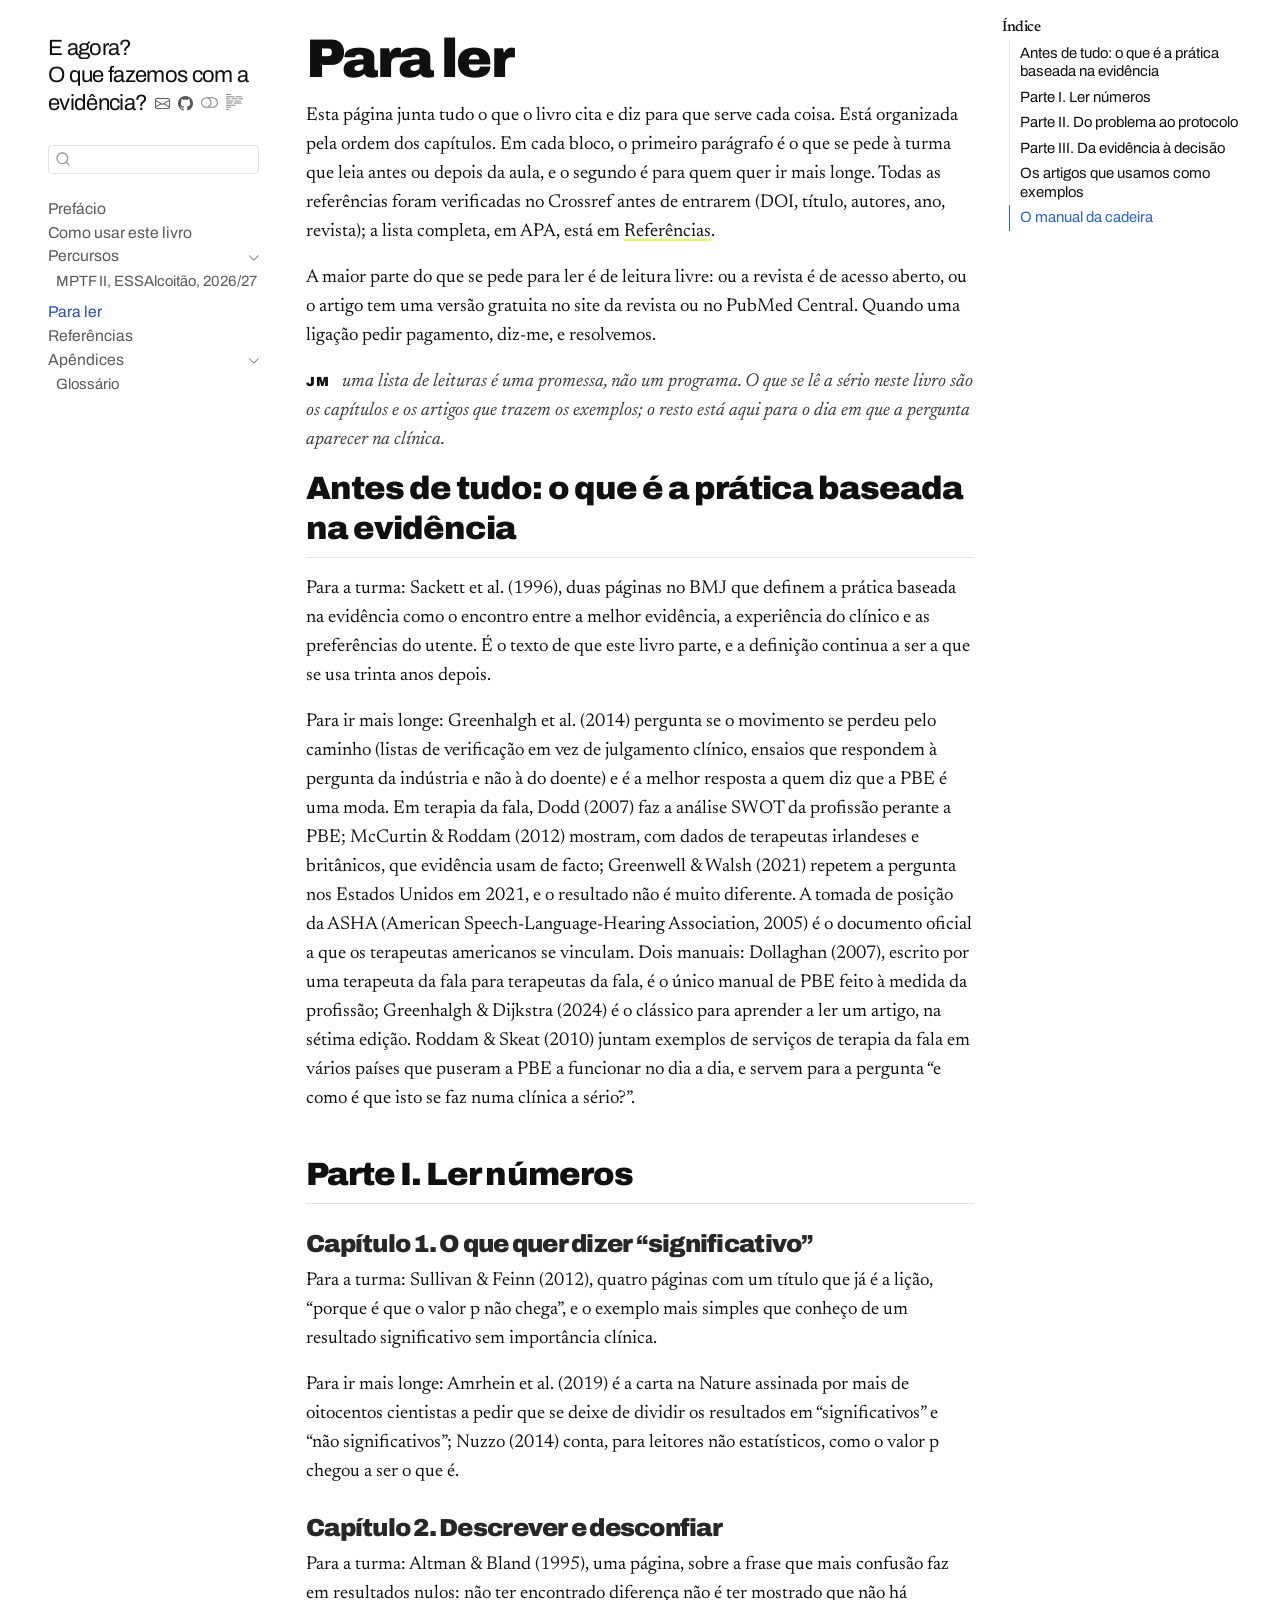
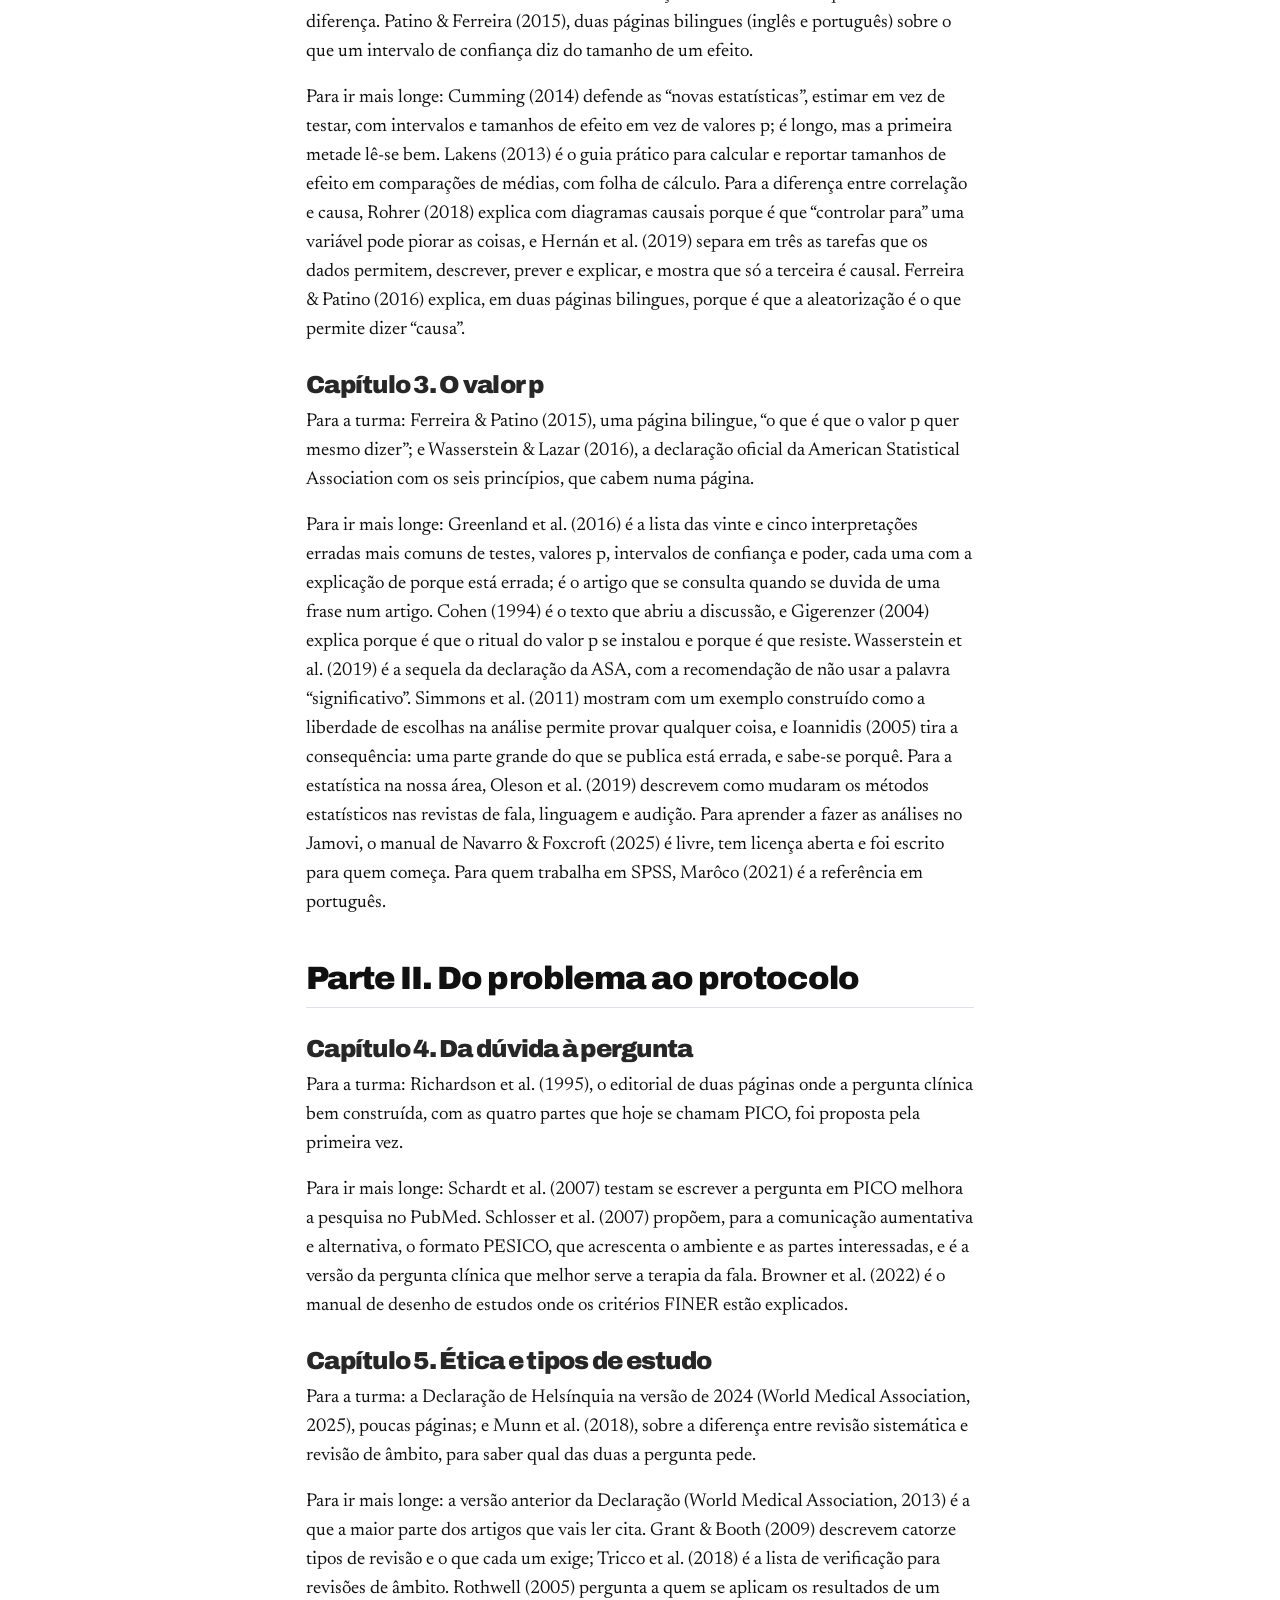
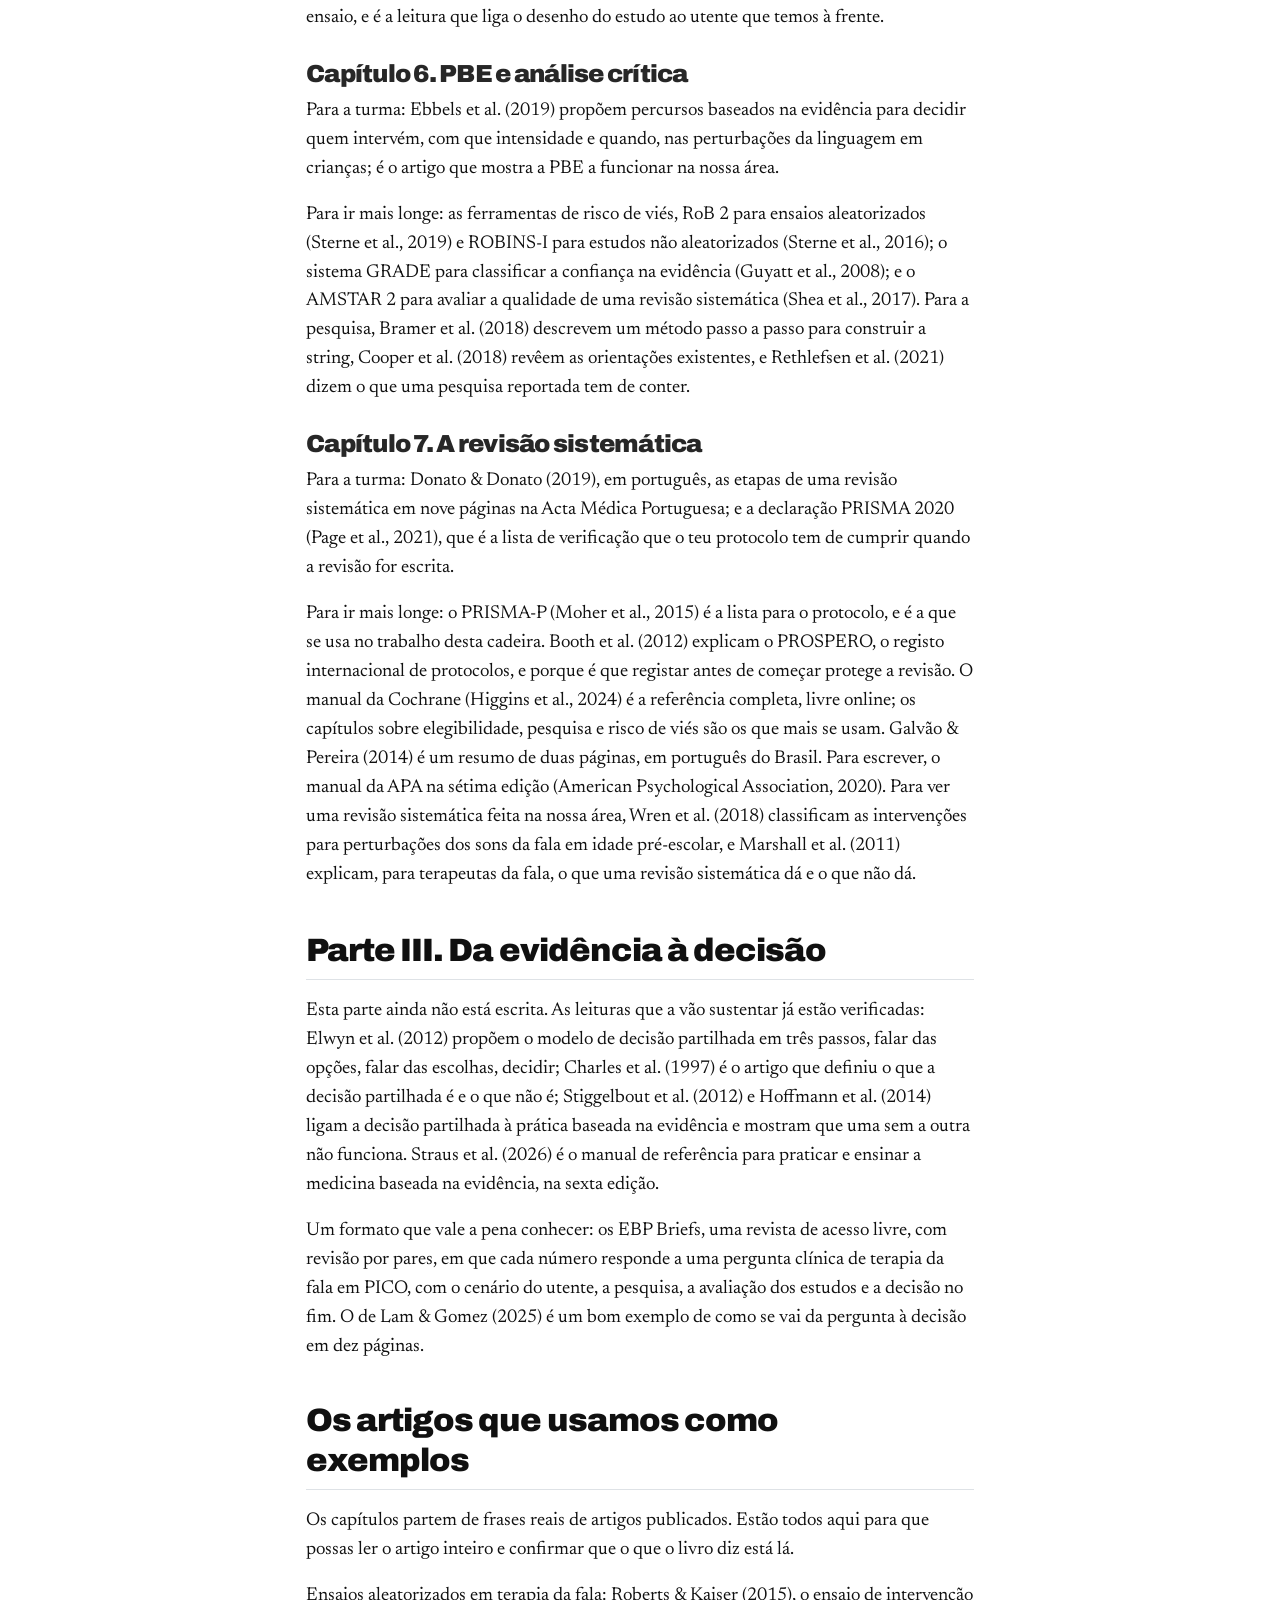
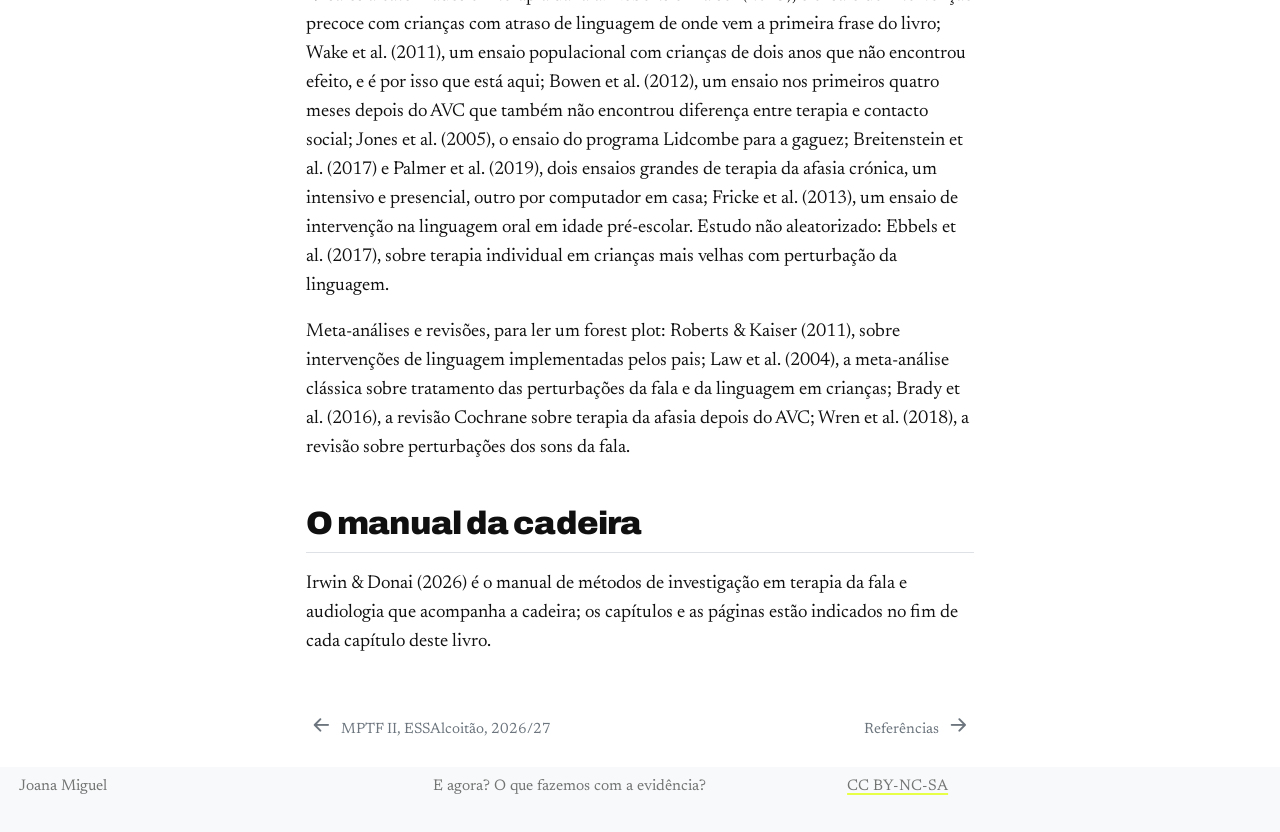
==== bibliografia.html @ a9810cb2 "Built site for gh-pages" ====
<!DOCTYPE html>
<html xmlns="http://www.w3.org/1999/xhtml" lang="pt-PT" xml:lang="pt-PT"><head>

<meta charset="utf-8">
<meta name="generator" content="quarto-1.10.18">

<meta name="viewport" content="width=device-width, initial-scale=1.0, user-scalable=yes">

<meta name="description" content="Prática baseada na evidência, com exemplos de terapia da fala e neurodesenvolvimento. Um livro em construção, de Joana Miguel.">

<title>Para ler – E agora? O que fazemos com a evidência?</title>
<style>
/* Default styles provided by pandoc.
** See https://pandoc.org/MANUAL.html#variables-for-html for config info.
*/
span.smallcaps{font-variant: small-caps;}
div.columns{display: flex; gap: 1.5em;}
div.column{flex: auto;}
@media screen {
div.columns{gap: min(4vw, 1.5em);}
div.column{overflow-x: auto;}
}
div.hanging-indent{margin-left: 1.5em; text-indent: -1.5em;}
ul.task-list{list-style: none;}
ul.task-list li input[type="checkbox"] {
  width: 0.8em;
  margin: 0 0.8em 0.2em -1em; /* quarto-specific, see https://github.com/quarto-dev/quarto-cli/issues/4556 */ 
  vertical-align: middle;
}
/* CSS for citations */
div.csl-bib-body { }
div.csl-entry {
  clear: both;
  margin-bottom: 0em;
}
.hanging-indent div.csl-entry {
  margin-left:2em;
  text-indent:-2em;
}
div.csl-left-margin {
  min-width:2em;
  float:left;
}
div.csl-right-inline {
  margin-left:2em;
  padding-left:1em;
}
div.csl-indent {
  margin-left: 2em;
}</style>


<script src="site_libs/quarto-nav/quarto-nav.js"></script>
<script src="site_libs/quarto-nav/headroom.min.js"></script>
<script src="site_libs/clipboard/clipboard.min.js"></script>
<script src="site_libs/quarto-search/autocomplete.umd.js"></script>
<script src="site_libs/quarto-search/fuse.min.js"></script>
<script src="site_libs/quarto-search/quarto-search.js"></script>
<meta name="quarto:offset" content="./">
<link href="./referencias.html" rel="next">
<link href="./percursos/mptf-ii-2026.html" rel="prev">
<script src="site_libs/quarto-html/quarto.js" type="module"></script>
<script src="site_libs/quarto-html/tabsets/tabsets.js" type="module"></script>
<script src="site_libs/quarto-html/popper.min.js"></script>
<script src="site_libs/quarto-html/tippy.umd.min.js"></script>
<script src="site_libs/quarto-html/anchor.min.js"></script>
<link href="site_libs/quarto-html/tippy.css" rel="stylesheet">
<link href="site_libs/quarto-html/quarto-syntax-highlighting-64a204ab8560d761af7679ceaba22944.css" rel="stylesheet" class="quarto-color-scheme" id="quarto-text-highlighting-styles">
<link href="site_libs/quarto-html/quarto-syntax-highlighting-dark-b85bc7c33db8c58e0ec93c3465666fed.css" rel="stylesheet" class="quarto-color-scheme quarto-color-alternate" id="quarto-text-highlighting-styles">
<link href="site_libs/quarto-html/quarto-syntax-highlighting-64a204ab8560d761af7679ceaba22944.css" rel="stylesheet" class="quarto-color-scheme-extra" id="quarto-text-highlighting-styles">
<script src="site_libs/bootstrap/bootstrap.min.js"></script>
<link href="site_libs/bootstrap/bootstrap-icons.css" rel="stylesheet">
<link href="site_libs/bootstrap/bootstrap-f292d1532fcbb33adb921485701ea2bb.min.css" rel="stylesheet" append-hash="true" class="quarto-color-scheme" id="quarto-bootstrap" data-mode="light">
<link href="site_libs/bootstrap/bootstrap-dark-801b4b3e89f53ee86dc0f10878a083db.min.css" rel="stylesheet" append-hash="true" class="quarto-color-scheme quarto-color-alternate" id="quarto-bootstrap" data-mode="dark">
<link href="site_libs/bootstrap/bootstrap-f292d1532fcbb33adb921485701ea2bb.min.css" rel="stylesheet" append-hash="true" class="quarto-color-scheme-extra" id="quarto-bootstrap" data-mode="light">
<script id="quarto-search-options" type="application/json">{
  "location": "sidebar",
  "copy-button": false,
  "collapse-after": 3,
  "panel-placement": "start",
  "type": "textbox",
  "limit": 50,
  "keyboard-shortcut": [
    "f",
    "/",
    "s"
  ],
  "show-item-context": false,
  "language": {
    "search-no-results-text": "Nenhum resultado",
    "search-matching-documents-text": "documentos correspondentes",
    "search-copy-link-title": "Copiar link para a busca",
    "search-hide-matches-text": "Esconder correspondências adicionais",
    "search-more-match-text": "mais correspondência neste documento",
    "search-more-matches-text": "mais correspondências neste documento",
    "search-clear-button-title": "Limpar",
    "search-text-placeholder": "",
    "search-detached-cancel-button-title": "Cancelar",
    "search-submit-button-title": "Enviar",
    "search-label": "Procurar"
  }
}</script>
<script src="quiz.js"></script>


<link rel="stylesheet" href="style.css">
</head>

<body class="nav-sidebar floating quarto-light"><script id="quarto-html-before-body" type="application/javascript">
    const toggleBodyColorMode = (bsSheetEl) => {
      const mode = bsSheetEl.getAttribute("data-mode");
      const bodyEl = window.document.querySelector("body");
      if (mode === "dark") {
        bodyEl.classList.add("quarto-dark");
        bodyEl.classList.remove("quarto-light");
      } else {
        bodyEl.classList.add("quarto-light");
        bodyEl.classList.remove("quarto-dark");
      }
    }
    const toggleBodyColorPrimary = () => {
      const bsSheetEl = window.document.querySelector("link#quarto-bootstrap:not([rel=disabled-stylesheet])");
      if (bsSheetEl) {
        toggleBodyColorMode(bsSheetEl);
      }
    }
    const setColorSchemeToggle = (alternate) => {
      const toggles = window.document.querySelectorAll('.quarto-color-scheme-toggle');
      for (let i=0; i < toggles.length; i++) {
        const toggle = toggles[i];
        if (toggle) {
          if (alternate) {
            toggle.classList.add("alternate");
          } else {
            toggle.classList.remove("alternate");
          }
        }
      }
    };
    const toggleColorMode = (alternate) => {
      // Switch the stylesheets
      const primaryStylesheets = window.document.querySelectorAll('link.quarto-color-scheme:not(.quarto-color-alternate)');
      const alternateStylesheets = window.document.querySelectorAll('link.quarto-color-scheme.quarto-color-alternate');
      manageTransitions('#quarto-margin-sidebar .nav-link', false);
      if (alternate) {
        // note: dark is layered on light, we don't disable primary!
        enableStylesheet(alternateStylesheets);
        for (const sheetNode of alternateStylesheets) {
          if (sheetNode.id === "quarto-bootstrap") {
            toggleBodyColorMode(sheetNode);
          }
        }
      } else {
        disableStylesheet(alternateStylesheets);
        enableStylesheet(primaryStylesheets)
        toggleBodyColorPrimary();
      }
      manageTransitions('#quarto-margin-sidebar .nav-link', true);
      // Switch the toggles
      setColorSchemeToggle(alternate)
      // Hack to workaround the fact that safari doesn't
      // properly recolor the scrollbar when toggling (#1455)
      if (navigator.userAgent.indexOf('Safari') > 0 && navigator.userAgent.indexOf('Chrome') == -1) {
        manageTransitions("body", false);
        window.scrollTo(0, 1);
        setTimeout(() => {
          window.scrollTo(0, 0);
          manageTransitions("body", true);
        }, 40);
      }
    }
    const disableStylesheet = (stylesheets) => {
      for (let i=0; i < stylesheets.length; i++) {
        const stylesheet = stylesheets[i];
        stylesheet.rel = 'disabled-stylesheet';
      }
    }
    const enableStylesheet = (stylesheets) => {
      for (let i=0; i < stylesheets.length; i++) {
        const stylesheet = stylesheets[i];
        if(stylesheet.rel !== 'stylesheet') { // for Chrome, which will still FOUC without this check
          stylesheet.rel = 'stylesheet';
        }
      }
    }
    const manageTransitions = (selector, allowTransitions) => {
      const els = window.document.querySelectorAll(selector);
      for (let i=0; i < els.length; i++) {
        const el = els[i];
        if (allowTransitions) {
          el.classList.remove('notransition');
        } else {
          el.classList.add('notransition');
        }
      }
    }
    const isFileUrl = () => {
      return window.location.protocol === 'file:';
    }
    const hasAlternateSentinel = () => {
      let styleSentinel = getColorSchemeSentinel();
      if (styleSentinel !== null) {
        return styleSentinel === "alternate";
      } else {
        return false;
      }
    }
    const setStyleSentinel = (alternate) => {
      const value = alternate ? "alternate" : "default";
      if (!isFileUrl()) {
        window.localStorage.setItem("quarto-color-scheme", value);
      } else {
        localAlternateSentinel = value;
      }
    }
    const getColorSchemeSentinel = () => {
      if (!isFileUrl()) {
        const storageValue = window.localStorage.getItem("quarto-color-scheme");
        return storageValue != null ? storageValue : localAlternateSentinel;
      } else {
        return localAlternateSentinel;
      }
    }
    const toggleGiscusIfUsed = (isAlternate, darkModeDefault) => {
      const baseTheme = document.querySelector('#giscus-base-theme')?.value ?? 'light';
      const alternateTheme = document.querySelector('#giscus-alt-theme')?.value ?? 'dark';
      let newTheme = '';
      if(authorPrefersDark) {
        newTheme = isAlternate ? baseTheme : alternateTheme;
      } else {
        newTheme = isAlternate ? alternateTheme : baseTheme;
      }
      const changeGiscusTheme = () => {
        // From: https://github.com/giscus/giscus/issues/336
        const sendMessage = (message) => {
          const iframe = document.querySelector('iframe.giscus-frame');
          if (!iframe) return;
          iframe.contentWindow.postMessage({ giscus: message }, 'https://giscus.app');
        }
        sendMessage({
          setConfig: {
            theme: newTheme
          }
        });
      }
      const isGiscussLoaded = window.document.querySelector('iframe.giscus-frame') !== null;
      if (isGiscussLoaded) {
        changeGiscusTheme();
      }
    };
    const authorPrefersDark = false;
    const darkModeDefault = authorPrefersDark;
      document.querySelector('link#quarto-text-highlighting-styles.quarto-color-scheme-extra').rel = 'disabled-stylesheet';
      document.querySelector('link#quarto-bootstrap.quarto-color-scheme-extra').rel = 'disabled-stylesheet';
    let localAlternateSentinel = darkModeDefault ? 'alternate' : 'default';
    // Dark / light mode switch
    window.quartoToggleColorScheme = () => {
      // Read the current dark / light value
      let toAlternate = !hasAlternateSentinel();
      toggleColorMode(toAlternate);
      setStyleSentinel(toAlternate);
      toggleGiscusIfUsed(toAlternate, darkModeDefault);
      window.dispatchEvent(new Event('resize'));
    };
    // Switch to dark mode if need be
    if (hasAlternateSentinel()) {
      toggleColorMode(true);
    } else {
      toggleColorMode(false);
    }
  </script>

<div id="quarto-search-results"></div>
  <header id="quarto-header" class="headroom fixed-top">
  <nav class="quarto-secondary-nav">
    <div class="container-fluid d-flex">
      <button type="button" class="quarto-btn-toggle btn" data-bs-toggle="collapse" role="button" data-bs-target=".quarto-sidebar-collapse-item" aria-controls="quarto-sidebar" aria-expanded="false" aria-label="Alternar barra lateral" onclick="if (window.quartoToggleHeadroom) { window.quartoToggleHeadroom(); }">
        <i class="bi bi-layout-text-sidebar-reverse"></i>
      </button>
        <nav class="quarto-page-breadcrumbs" aria-label="breadcrumb"><ol class="breadcrumb"><li class="breadcrumb-item"><a href="./bibliografia.html">Para ler</a></li></ol></nav>
        <a class="flex-grow-1" role="navigation" data-bs-toggle="collapse" data-bs-target=".quarto-sidebar-collapse-item" aria-controls="quarto-sidebar" aria-expanded="false" aria-label="Alternar barra lateral" onclick="if (window.quartoToggleHeadroom) { window.quartoToggleHeadroom(); }">      
        </a>
      <button type="button" class="btn quarto-search-button" aria-label="Procurar" onclick="window.quartoOpenSearch();">
        <i class="bi bi-search"></i>
      </button>
    </div>
  </nav>
</header>
<!-- content -->
<div id="quarto-content" class="quarto-container page-columns page-rows-contents page-layout-article">
<!-- sidebar -->
  <nav id="quarto-sidebar" class="sidebar collapse collapse-horizontal quarto-sidebar-collapse-item sidebar-navigation floating overflow-auto">
    <div class="pt-lg-2 mt-2 text-left sidebar-header">
    <div class="sidebar-title mb-0 py-0">
      <a href="./">E agora?<br>O que fazemos com a evidência?</a> 
        <div class="sidebar-tools-main tools-wide">
    <a href="mailto:joana.miguel@caidi.pt" title="" class="quarto-navigation-tool px-1" aria-label=""><i class="bi bi-envelope"></i></a>
    <a href="https://github.com/JoBeaMi/e-agora" title="Código fonte" class="quarto-navigation-tool px-1" aria-label="Código fonte"><i class="bi bi-github"></i></a>
  <a href="" class="quarto-color-scheme-toggle quarto-navigation-tool  px-1" onclick="window.quartoToggleColorScheme(); return false;" title="Alternar modo escuro"><i class="bi"></i></a>
  <a href="" class="quarto-reader-toggle quarto-navigation-tool px-1" onclick="window.quartoToggleReader(); return false;" title="Alternar modo de leitor">
  <div class="quarto-reader-toggle-btn">
  <i class="bi"></i>
  </div>
</a>
</div>
    </div>
      </div>
        <div class="mt-2 flex-shrink-0 align-items-center">
        <div class="sidebar-search">
        <div id="quarto-search" class="" title="Procurar"></div>
        </div>
        </div>
    <div class="sidebar-menu-container"> 
    <ul class="list-unstyled mt-1">
        <li class="sidebar-item">
  <div class="sidebar-item-container"> 
  <a href="./index.html" class="sidebar-item-text sidebar-link">
 <span class="menu-text">Prefácio</span></a>
  </div>
</li>
        <li class="sidebar-item">
  <div class="sidebar-item-container"> 
  <a href="./como-usar.html" class="sidebar-item-text sidebar-link">
 <span class="menu-text">Como usar este livro</span></a>
  </div>
</li>
        <li class="sidebar-item sidebar-item-section">
      <div class="sidebar-item-container"> 
            <a class="sidebar-item-text sidebar-link text-start" data-bs-toggle="collapse" data-bs-target="#quarto-sidebar-section-1" role="navigation" aria-expanded="true">
 <span class="menu-text">Percursos</span></a>
          <a class="sidebar-item-toggle text-start" data-bs-toggle="collapse" data-bs-target="#quarto-sidebar-section-1" role="navigation" aria-expanded="true" aria-label="Alternar seção">
            <i class="bi bi-chevron-right ms-2"></i>
          </a> 
      </div>
      <ul id="quarto-sidebar-section-1" class="collapse list-unstyled sidebar-section depth1 show">  
          <li class="sidebar-item">
  <div class="sidebar-item-container"> 
  <a href="./percursos/mptf-ii-2026.html" class="sidebar-item-text sidebar-link">
 <span class="menu-text">MPTF II, ESSAlcoitão, 2026/27</span></a>
  </div>
</li>
      </ul>
  </li>
        <li class="sidebar-item">
  <div class="sidebar-item-container"> 
  <a href="./bibliografia.html" class="sidebar-item-text sidebar-link active">
 <span class="menu-text">Para ler</span></a>
  </div>
</li>
        <li class="sidebar-item">
  <div class="sidebar-item-container"> 
  <a href="./referencias.html" class="sidebar-item-text sidebar-link">
 <span class="menu-text">Referências</span></a>
  </div>
</li>
        <li class="sidebar-item sidebar-item-section">
      <div class="sidebar-item-container"> 
            <a class="sidebar-item-text sidebar-link text-start" data-bs-toggle="collapse" data-bs-target="#quarto-sidebar-section-2" role="navigation" aria-expanded="true">
 <span class="menu-text">Apêndices</span></a>
          <a class="sidebar-item-toggle text-start" data-bs-toggle="collapse" data-bs-target="#quarto-sidebar-section-2" role="navigation" aria-expanded="true" aria-label="Alternar seção">
            <i class="bi bi-chevron-right ms-2"></i>
          </a> 
      </div>
      <ul id="quarto-sidebar-section-2" class="collapse list-unstyled sidebar-section depth1 show">  
          <li class="sidebar-item">
  <div class="sidebar-item-container"> 
  <a href="./glossario.html" class="sidebar-item-text sidebar-link">
 <span class="menu-text">Glossário</span></a>
  </div>
</li>
      </ul>
  </li>
    </ul>
    </div>
</nav>
<div id="quarto-sidebar-glass" class="quarto-sidebar-collapse-item" data-bs-toggle="collapse" data-bs-target=".quarto-sidebar-collapse-item"></div>
<!-- margin-sidebar -->
    <div id="quarto-margin-sidebar" class="sidebar margin-sidebar">
        <nav id="TOC" role="doc-toc" class="toc-active">
    <h2 id="toc-title">Índice</h2>
   
  <ul>
  <li><a href="#antes-de-tudo-o-que-é-a-prática-baseada-na-evidência" id="toc-antes-de-tudo-o-que-é-a-prática-baseada-na-evidência" class="nav-link active" data-scroll-target="#antes-de-tudo-o-que-é-a-prática-baseada-na-evidência">Antes de tudo: o que é a prática baseada na evidência</a></li>
  <li><a href="#parte-i.-ler-números" id="toc-parte-i.-ler-números" class="nav-link" data-scroll-target="#parte-i.-ler-números">Parte I. Ler números</a>
  <ul class="collapse">
  <li><a href="#capítulo-1.-o-que-quer-dizer-significativo" id="toc-capítulo-1.-o-que-quer-dizer-significativo" class="nav-link" data-scroll-target="#capítulo-1.-o-que-quer-dizer-significativo">Capítulo 1. O que quer dizer “significativo”</a></li>
  <li><a href="#capítulo-2.-descrever-e-desconfiar" id="toc-capítulo-2.-descrever-e-desconfiar" class="nav-link" data-scroll-target="#capítulo-2.-descrever-e-desconfiar">Capítulo 2. Descrever e desconfiar</a></li>
  <li><a href="#capítulo-3.-o-valor-p" id="toc-capítulo-3.-o-valor-p" class="nav-link" data-scroll-target="#capítulo-3.-o-valor-p">Capítulo 3. O valor p</a></li>
  </ul></li>
  <li><a href="#parte-ii.-do-problema-ao-protocolo" id="toc-parte-ii.-do-problema-ao-protocolo" class="nav-link" data-scroll-target="#parte-ii.-do-problema-ao-protocolo">Parte II. Do problema ao protocolo</a>
  <ul class="collapse">
  <li><a href="#capítulo-4.-da-dúvida-à-pergunta" id="toc-capítulo-4.-da-dúvida-à-pergunta" class="nav-link" data-scroll-target="#capítulo-4.-da-dúvida-à-pergunta">Capítulo 4. Da dúvida à pergunta</a></li>
  <li><a href="#capítulo-5.-ética-e-tipos-de-estudo" id="toc-capítulo-5.-ética-e-tipos-de-estudo" class="nav-link" data-scroll-target="#capítulo-5.-ética-e-tipos-de-estudo">Capítulo 5. Ética e tipos de estudo</a></li>
  <li><a href="#capítulo-6.-pbe-e-análise-crítica" id="toc-capítulo-6.-pbe-e-análise-crítica" class="nav-link" data-scroll-target="#capítulo-6.-pbe-e-análise-crítica">Capítulo 6. PBE e análise crítica</a></li>
  <li><a href="#capítulo-7.-a-revisão-sistemática" id="toc-capítulo-7.-a-revisão-sistemática" class="nav-link" data-scroll-target="#capítulo-7.-a-revisão-sistemática">Capítulo 7. A revisão sistemática</a></li>
  </ul></li>
  <li><a href="#parte-iii.-da-evidência-à-decisão" id="toc-parte-iii.-da-evidência-à-decisão" class="nav-link" data-scroll-target="#parte-iii.-da-evidência-à-decisão">Parte III. Da evidência à decisão</a></li>
  <li><a href="#os-artigos-que-usamos-como-exemplos" id="toc-os-artigos-que-usamos-como-exemplos" class="nav-link" data-scroll-target="#os-artigos-que-usamos-como-exemplos">Os artigos que usamos como exemplos</a></li>
  <li><a href="#o-manual-da-cadeira" id="toc-o-manual-da-cadeira" class="nav-link" data-scroll-target="#o-manual-da-cadeira">O manual da cadeira</a></li>
  </ul>
</nav>
    </div>
<!-- main -->
<main class="content" id="quarto-document-content">


<header id="title-block-header" class="quarto-title-block default">
<div class="quarto-title">
<h1 class="title">Para ler</h1>
</div>



<div class="quarto-title-meta">

    
  
    
  </div>
  


</header>


<p>Esta página junta tudo o que o livro cita e diz para que serve cada coisa. Está organizada pela ordem dos capítulos. Em cada bloco, o primeiro parágrafo é o que se pede à turma que leia antes ou depois da aula, e o segundo é para quem quer ir mais longe. Todas as referências foram verificadas no Crossref antes de entrarem (DOI, título, autores, ano, revista); a lista completa, em APA, está em <a href="./referencias.html">Referências</a>.</p>
<p>A maior parte do que se pede para ler é de leitura livre: ou a revista é de acesso aberto, ou o artigo tem uma versão gratuita no site da revista ou no PubMed Central. Quando uma ligação pedir pagamento, diz-me, e resolvemos.</p>
<div class="jm">
<p>uma lista de leituras é uma promessa, não um programa. O que se lê a sério neste livro são os capítulos e os artigos que trazem os exemplos; o resto está aqui para o dia em que a pergunta aparecer na clínica.</p>
</div>
<section id="antes-de-tudo-o-que-é-a-prática-baseada-na-evidência" class="level2">
<h2 class="anchored" data-anchor-id="antes-de-tudo-o-que-é-a-prática-baseada-na-evidência">Antes de tudo: o que é a prática baseada na evidência</h2>
<p>Para a turma: <span class="citation" data-cites="sackett1996">Sackett et al. (<a href="referencias.html#ref-sackett1996" role="doc-biblioref">1996</a>)</span>, duas páginas no BMJ que definem a prática baseada na evidência como o encontro entre a melhor evidência, a experiência do clínico e as preferências do utente. É o texto de que este livro parte, e a definição continua a ser a que se usa trinta anos depois.</p>
<p>Para ir mais longe: <span class="citation" data-cites="greenhalgh2014">Greenhalgh et al. (<a href="referencias.html#ref-greenhalgh2014" role="doc-biblioref">2014</a>)</span> pergunta se o movimento se perdeu pelo caminho (listas de verificação em vez de julgamento clínico, ensaios que respondem à pergunta da indústria e não à do doente) e é a melhor resposta a quem diz que a PBE é uma moda. Em terapia da fala, <span class="citation" data-cites="dodd2007">Dodd (<a href="referencias.html#ref-dodd2007" role="doc-biblioref">2007</a>)</span> faz a análise SWOT da profissão perante a PBE; <span class="citation" data-cites="mccurtin2012">McCurtin &amp; Roddam (<a href="referencias.html#ref-mccurtin2012" role="doc-biblioref">2012</a>)</span> mostram, com dados de terapeutas irlandeses e britânicos, que evidência usam de facto; <span class="citation" data-cites="greenwell2021">Greenwell &amp; Walsh (<a href="referencias.html#ref-greenwell2021" role="doc-biblioref">2021</a>)</span> repetem a pergunta nos Estados Unidos em 2021, e o resultado não é muito diferente. A tomada de posição da ASHA <span class="citation" data-cites="asha2005">(<a href="referencias.html#ref-asha2005" role="doc-biblioref">American Speech-Language-Hearing Association, 2005</a>)</span> é o documento oficial a que os terapeutas americanos se vinculam. Dois manuais: <span class="citation" data-cites="dollaghan2007">Dollaghan (<a href="referencias.html#ref-dollaghan2007" role="doc-biblioref">2007</a>)</span>, escrito por uma terapeuta da fala para terapeutas da fala, é o único manual de PBE feito à medida da profissão; <span class="citation" data-cites="greenhalgh2024">Greenhalgh &amp; Dijkstra (<a href="referencias.html#ref-greenhalgh2024" role="doc-biblioref">2024</a>)</span> é o clássico para aprender a ler um artigo, na sétima edição. <span class="citation" data-cites="roddam2010">Roddam &amp; Skeat (<a href="referencias.html#ref-roddam2010" role="doc-biblioref">2010</a>)</span> juntam exemplos de serviços de terapia da fala em vários países que puseram a PBE a funcionar no dia a dia, e servem para a pergunta “e como é que isto se faz numa clínica a sério?”.</p>
</section>
<section id="parte-i.-ler-números" class="level2">
<h2 class="anchored" data-anchor-id="parte-i.-ler-números">Parte I. Ler números</h2>
<section id="capítulo-1.-o-que-quer-dizer-significativo" class="level3">
<h3 class="anchored" data-anchor-id="capítulo-1.-o-que-quer-dizer-significativo">Capítulo 1. O que quer dizer “significativo”</h3>
<p>Para a turma: <span class="citation" data-cites="sullivan2012">Sullivan &amp; Feinn (<a href="referencias.html#ref-sullivan2012" role="doc-biblioref">2012</a>)</span>, quatro páginas com um título que já é a lição, “porque é que o valor p não chega”, e o exemplo mais simples que conheço de um resultado significativo sem importância clínica.</p>
<p>Para ir mais longe: <span class="citation" data-cites="amrhein2019">Amrhein et al. (<a href="referencias.html#ref-amrhein2019" role="doc-biblioref">2019</a>)</span> é a carta na Nature assinada por mais de oitocentos cientistas a pedir que se deixe de dividir os resultados em “significativos” e “não significativos”; <span class="citation" data-cites="nuzzo2014">Nuzzo (<a href="referencias.html#ref-nuzzo2014" role="doc-biblioref">2014</a>)</span> conta, para leitores não estatísticos, como o valor p chegou a ser o que é.</p>
</section>
<section id="capítulo-2.-descrever-e-desconfiar" class="level3">
<h3 class="anchored" data-anchor-id="capítulo-2.-descrever-e-desconfiar">Capítulo 2. Descrever e desconfiar</h3>
<p>Para a turma: <span class="citation" data-cites="altman1995">Altman &amp; Bland (<a href="referencias.html#ref-altman1995" role="doc-biblioref">1995</a>)</span>, uma página, sobre a frase que mais confusão faz em resultados nulos: não ter encontrado diferença não é ter mostrado que não há diferença. <span class="citation" data-cites="patino2015ic">Patino &amp; Ferreira (<a href="referencias.html#ref-patino2015ic" role="doc-biblioref">2015</a>)</span>, duas páginas bilingues (inglês e português) sobre o que um intervalo de confiança diz do tamanho de um efeito.</p>
<p>Para ir mais longe: <span class="citation" data-cites="cumming2014">Cumming (<a href="referencias.html#ref-cumming2014" role="doc-biblioref">2014</a>)</span> defende as “novas estatísticas”, estimar em vez de testar, com intervalos e tamanhos de efeito em vez de valores p; é longo, mas a primeira metade lê-se bem. <span class="citation" data-cites="lakens2013">Lakens (<a href="referencias.html#ref-lakens2013" role="doc-biblioref">2013</a>)</span> é o guia prático para calcular e reportar tamanhos de efeito em comparações de médias, com folha de cálculo. Para a diferença entre correlação e causa, <span class="citation" data-cites="rohrer2018">Rohrer (<a href="referencias.html#ref-rohrer2018" role="doc-biblioref">2018</a>)</span> explica com diagramas causais porque é que “controlar para” uma variável pode piorar as coisas, e <span class="citation" data-cites="hernan2019">Hernán et al. (<a href="referencias.html#ref-hernan2019" role="doc-biblioref">2019</a>)</span> separa em três as tarefas que os dados permitem, descrever, prever e explicar, e mostra que só a terceira é causal. <span class="citation" data-cites="ferreira2016">Ferreira &amp; Patino (<a href="referencias.html#ref-ferreira2016" role="doc-biblioref">2016</a>)</span> explica, em duas páginas bilingues, porque é que a aleatorização é o que permite dizer “causa”.</p>
</section>
<section id="capítulo-3.-o-valor-p" class="level3">
<h3 class="anchored" data-anchor-id="capítulo-3.-o-valor-p">Capítulo 3. O valor p</h3>
<p>Para a turma: <span class="citation" data-cites="ferreira2015p">Ferreira &amp; Patino (<a href="referencias.html#ref-ferreira2015p" role="doc-biblioref">2015</a>)</span>, uma página bilingue, “o que é que o valor p quer mesmo dizer”; e <span class="citation" data-cites="wasserstein2016">Wasserstein &amp; Lazar (<a href="referencias.html#ref-wasserstein2016" role="doc-biblioref">2016</a>)</span>, a declaração oficial da American Statistical Association com os seis princípios, que cabem numa página.</p>
<p>Para ir mais longe: <span class="citation" data-cites="greenland2016">Greenland et al. (<a href="referencias.html#ref-greenland2016" role="doc-biblioref">2016</a>)</span> é a lista das vinte e cinco interpretações erradas mais comuns de testes, valores p, intervalos de confiança e poder, cada uma com a explicação de porque está errada; é o artigo que se consulta quando se duvida de uma frase num artigo. <span class="citation" data-cites="cohen1994">Cohen (<a href="referencias.html#ref-cohen1994" role="doc-biblioref">1994</a>)</span> é o texto que abriu a discussão, e <span class="citation" data-cites="gigerenzer2004">Gigerenzer (<a href="referencias.html#ref-gigerenzer2004" role="doc-biblioref">2004</a>)</span> explica porque é que o ritual do valor p se instalou e porque é que resiste. <span class="citation" data-cites="wasserstein2019">Wasserstein et al. (<a href="referencias.html#ref-wasserstein2019" role="doc-biblioref">2019</a>)</span> é a sequela da declaração da ASA, com a recomendação de não usar a palavra “significativo”. <span class="citation" data-cites="simmons2011">Simmons et al. (<a href="referencias.html#ref-simmons2011" role="doc-biblioref">2011</a>)</span> mostram com um exemplo construído como a liberdade de escolhas na análise permite provar qualquer coisa, e <span class="citation" data-cites="ioannidis2005">Ioannidis (<a href="referencias.html#ref-ioannidis2005" role="doc-biblioref">2005</a>)</span> tira a consequência: uma parte grande do que se publica está errada, e sabe-se porquê. Para a estatística na nossa área, <span class="citation" data-cites="oleson2019">Oleson et al. (<a href="referencias.html#ref-oleson2019" role="doc-biblioref">2019</a>)</span> descrevem como mudaram os métodos estatísticos nas revistas de fala, linguagem e audição. Para aprender a fazer as análises no Jamovi, o manual de <span class="citation" data-cites="navarro2025">Navarro &amp; Foxcroft (<a href="referencias.html#ref-navarro2025" role="doc-biblioref">2025</a>)</span> é livre, tem licença aberta e foi escrito para quem começa. Para quem trabalha em SPSS, <span class="citation" data-cites="maroco2021">Marôco (<a href="referencias.html#ref-maroco2021" role="doc-biblioref">2021</a>)</span> é a referência em português.</p>
</section>
</section>
<section id="parte-ii.-do-problema-ao-protocolo" class="level2">
<h2 class="anchored" data-anchor-id="parte-ii.-do-problema-ao-protocolo">Parte II. Do problema ao protocolo</h2>
<section id="capítulo-4.-da-dúvida-à-pergunta" class="level3">
<h3 class="anchored" data-anchor-id="capítulo-4.-da-dúvida-à-pergunta">Capítulo 4. Da dúvida à pergunta</h3>
<p>Para a turma: <span class="citation" data-cites="richardson1995">Richardson et al. (<a href="referencias.html#ref-richardson1995" role="doc-biblioref">1995</a>)</span>, o editorial de duas páginas onde a pergunta clínica bem construída, com as quatro partes que hoje se chamam PICO, foi proposta pela primeira vez.</p>
<p>Para ir mais longe: <span class="citation" data-cites="schardt2007">Schardt et al. (<a href="referencias.html#ref-schardt2007" role="doc-biblioref">2007</a>)</span> testam se escrever a pergunta em PICO melhora a pesquisa no PubMed. <span class="citation" data-cites="schlosser2007">Schlosser et al. (<a href="referencias.html#ref-schlosser2007" role="doc-biblioref">2007</a>)</span> propõem, para a comunicação aumentativa e alternativa, o formato PESICO, que acrescenta o ambiente e as partes interessadas, e é a versão da pergunta clínica que melhor serve a terapia da fala. <span class="citation" data-cites="browner2022">Browner et al. (<a href="referencias.html#ref-browner2022" role="doc-biblioref">2022</a>)</span> é o manual de desenho de estudos onde os critérios FINER estão explicados.</p>
</section>
<section id="capítulo-5.-ética-e-tipos-de-estudo" class="level3">
<h3 class="anchored" data-anchor-id="capítulo-5.-ética-e-tipos-de-estudo">Capítulo 5. Ética e tipos de estudo</h3>
<p>Para a turma: a Declaração de Helsínquia na versão de 2024 <span class="citation" data-cites="wma2025">(<a href="referencias.html#ref-wma2025" role="doc-biblioref">World Medical Association, 2025</a>)</span>, poucas páginas; e <span class="citation" data-cites="munn2018">Munn et al. (<a href="referencias.html#ref-munn2018" role="doc-biblioref">2018</a>)</span>, sobre a diferença entre revisão sistemática e revisão de âmbito, para saber qual das duas a pergunta pede.</p>
<p>Para ir mais longe: a versão anterior da Declaração <span class="citation" data-cites="wma2013">(<a href="referencias.html#ref-wma2013" role="doc-biblioref">World Medical Association, 2013</a>)</span> é a que a maior parte dos artigos que vais ler cita. <span class="citation" data-cites="grant2009">Grant &amp; Booth (<a href="referencias.html#ref-grant2009" role="doc-biblioref">2009</a>)</span> descrevem catorze tipos de revisão e o que cada um exige; <span class="citation" data-cites="tricco2018">Tricco et al. (<a href="referencias.html#ref-tricco2018" role="doc-biblioref">2018</a>)</span> é a lista de verificação para revisões de âmbito. <span class="citation" data-cites="rothwell2005">Rothwell (<a href="referencias.html#ref-rothwell2005" role="doc-biblioref">2005</a>)</span> pergunta a quem se aplicam os resultados de um ensaio, e é a leitura que liga o desenho do estudo ao utente que temos à frente.</p>
</section>
<section id="capítulo-6.-pbe-e-análise-crítica" class="level3">
<h3 class="anchored" data-anchor-id="capítulo-6.-pbe-e-análise-crítica">Capítulo 6. PBE e análise crítica</h3>
<p>Para a turma: <span class="citation" data-cites="ebbels2019">Ebbels et al. (<a href="referencias.html#ref-ebbels2019" role="doc-biblioref">2019</a>)</span> propõem percursos baseados na evidência para decidir quem intervém, com que intensidade e quando, nas perturbações da linguagem em crianças; é o artigo que mostra a PBE a funcionar na nossa área.</p>
<p>Para ir mais longe: as ferramentas de risco de viés, RoB 2 para ensaios aleatorizados <span class="citation" data-cites="sterne2019">(<a href="referencias.html#ref-sterne2019" role="doc-biblioref">Sterne et al., 2019</a>)</span> e ROBINS-I para estudos não aleatorizados <span class="citation" data-cites="sterne2016">(<a href="referencias.html#ref-sterne2016" role="doc-biblioref">Sterne et al., 2016</a>)</span>; o sistema GRADE para classificar a confiança na evidência <span class="citation" data-cites="guyatt2008">(<a href="referencias.html#ref-guyatt2008" role="doc-biblioref">Guyatt et al., 2008</a>)</span>; e o AMSTAR 2 para avaliar a qualidade de uma revisão sistemática <span class="citation" data-cites="shea2017">(<a href="referencias.html#ref-shea2017" role="doc-biblioref">Shea et al., 2017</a>)</span>. Para a pesquisa, <span class="citation" data-cites="bramer2018">Bramer et al. (<a href="referencias.html#ref-bramer2018" role="doc-biblioref">2018</a>)</span> descrevem um método passo a passo para construir a string, <span class="citation" data-cites="cooper2018">Cooper et al. (<a href="referencias.html#ref-cooper2018" role="doc-biblioref">2018</a>)</span> revêem as orientações existentes, e <span class="citation" data-cites="rethlefsen2021">Rethlefsen et al. (<a href="referencias.html#ref-rethlefsen2021" role="doc-biblioref">2021</a>)</span> dizem o que uma pesquisa reportada tem de conter.</p>
</section>
<section id="capítulo-7.-a-revisão-sistemática" class="level3">
<h3 class="anchored" data-anchor-id="capítulo-7.-a-revisão-sistemática">Capítulo 7. A revisão sistemática</h3>
<p>Para a turma: <span class="citation" data-cites="donato2019">Donato &amp; Donato (<a href="referencias.html#ref-donato2019" role="doc-biblioref">2019</a>)</span>, em português, as etapas de uma revisão sistemática em nove páginas na Acta Médica Portuguesa; e a declaração PRISMA 2020 <span class="citation" data-cites="page2021prisma">(<a href="referencias.html#ref-page2021prisma" role="doc-biblioref">Page et al., 2021</a>)</span>, que é a lista de verificação que o teu protocolo tem de cumprir quando a revisão for escrita.</p>
<p>Para ir mais longe: o PRISMA-P <span class="citation" data-cites="moher2015prismap">(<a href="referencias.html#ref-moher2015prismap" role="doc-biblioref">Moher et al., 2015</a>)</span> é a lista para o protocolo, e é a que se usa no trabalho desta cadeira. <span class="citation" data-cites="booth2012">Booth et al. (<a href="referencias.html#ref-booth2012" role="doc-biblioref">2012</a>)</span> explicam o PROSPERO, o registo internacional de protocolos, e porque é que registar antes de começar protege a revisão. O manual da Cochrane <span class="citation" data-cites="higgins2024">(<a href="referencias.html#ref-higgins2024" role="doc-biblioref">Higgins et al., 2024</a>)</span> é a referência completa, livre online; os capítulos sobre elegibilidade, pesquisa e risco de viés são os que mais se usam. <span class="citation" data-cites="galvao2014">Galvão &amp; Pereira (<a href="referencias.html#ref-galvao2014" role="doc-biblioref">2014</a>)</span> é um resumo de duas páginas, em português do Brasil. Para escrever, o manual da APA na sétima edição <span class="citation" data-cites="apa2020">(<a href="referencias.html#ref-apa2020" role="doc-biblioref">American Psychological Association, 2020</a>)</span>. Para ver uma revisão sistemática feita na nossa área, <span class="citation" data-cites="wren2018">Wren et al. (<a href="referencias.html#ref-wren2018" role="doc-biblioref">2018</a>)</span> classificam as intervenções para perturbações dos sons da fala em idade pré-escolar, e <span class="citation" data-cites="marshall2011">Marshall et al. (<a href="referencias.html#ref-marshall2011" role="doc-biblioref">2011</a>)</span> explicam, para terapeutas da fala, o que uma revisão sistemática dá e o que não dá.</p>
</section>
</section>
<section id="parte-iii.-da-evidência-à-decisão" class="level2">
<h2 class="anchored" data-anchor-id="parte-iii.-da-evidência-à-decisão">Parte III. Da evidência à decisão</h2>
<p>Esta parte ainda não está escrita. As leituras que a vão sustentar já estão verificadas: <span class="citation" data-cites="elwyn2012">Elwyn et al. (<a href="referencias.html#ref-elwyn2012" role="doc-biblioref">2012</a>)</span> propõem o modelo de decisão partilhada em três passos, falar das opções, falar das escolhas, decidir; <span class="citation" data-cites="charles1997">Charles et al. (<a href="referencias.html#ref-charles1997" role="doc-biblioref">1997</a>)</span> é o artigo que definiu o que a decisão partilhada é e o que não é; <span class="citation" data-cites="stiggelbout2012">Stiggelbout et al. (<a href="referencias.html#ref-stiggelbout2012" role="doc-biblioref">2012</a>)</span> e <span class="citation" data-cites="hoffmann2014">Hoffmann et al. (<a href="referencias.html#ref-hoffmann2014" role="doc-biblioref">2014</a>)</span> ligam a decisão partilhada à prática baseada na evidência e mostram que uma sem a outra não funciona. <span class="citation" data-cites="straus2026">Straus et al. (<a href="referencias.html#ref-straus2026" role="doc-biblioref">2026</a>)</span> é o manual de referência para praticar e ensinar a medicina baseada na evidência, na sexta edição.</p>
<p>Um formato que vale a pena conhecer: os EBP Briefs, uma revista de acesso livre, com revisão por pares, em que cada número responde a uma pergunta clínica de terapia da fala em PICO, com o cenário do utente, a pesquisa, a avaliação dos estudos e a decisão no fim. O de <span class="citation" data-cites="lam2025">Lam &amp; Gomez (<a href="referencias.html#ref-lam2025" role="doc-biblioref">2025</a>)</span> é um bom exemplo de como se vai da pergunta à decisão em dez páginas.</p>
</section>
<section id="os-artigos-que-usamos-como-exemplos" class="level2">
<h2 class="anchored" data-anchor-id="os-artigos-que-usamos-como-exemplos">Os artigos que usamos como exemplos</h2>
<p>Os capítulos partem de frases reais de artigos publicados. Estão todos aqui para que possas ler o artigo inteiro e confirmar que o que o livro diz está lá.</p>
<p>Ensaios aleatorizados em terapia da fala: <span class="citation" data-cites="roberts2015">Roberts &amp; Kaiser (<a href="referencias.html#ref-roberts2015" role="doc-biblioref">2015</a>)</span>, o ensaio de intervenção precoce com crianças com atraso de linguagem de onde vem a primeira frase do livro; <span class="citation" data-cites="wake2011">Wake et al. (<a href="referencias.html#ref-wake2011" role="doc-biblioref">2011</a>)</span>, um ensaio populacional com crianças de dois anos que não encontrou efeito, e é por isso que está aqui; <span class="citation" data-cites="bowen2012">Bowen et al. (<a href="referencias.html#ref-bowen2012" role="doc-biblioref">2012</a>)</span>, um ensaio nos primeiros quatro meses depois do AVC que também não encontrou diferença entre terapia e contacto social; <span class="citation" data-cites="jones2005">Jones et al. (<a href="referencias.html#ref-jones2005" role="doc-biblioref">2005</a>)</span>, o ensaio do programa Lidcombe para a gaguez; <span class="citation" data-cites="breitenstein2017">Breitenstein et al. (<a href="referencias.html#ref-breitenstein2017" role="doc-biblioref">2017</a>)</span> e <span class="citation" data-cites="palmer2019">Palmer et al. (<a href="referencias.html#ref-palmer2019" role="doc-biblioref">2019</a>)</span>, dois ensaios grandes de terapia da afasia crónica, um intensivo e presencial, outro por computador em casa; <span class="citation" data-cites="fricke2013">Fricke et al. (<a href="referencias.html#ref-fricke2013" role="doc-biblioref">2013</a>)</span>, um ensaio de intervenção na linguagem oral em idade pré-escolar. Estudo não aleatorizado: <span class="citation" data-cites="ebbels2017">Ebbels et al. (<a href="referencias.html#ref-ebbels2017" role="doc-biblioref">2017</a>)</span>, sobre terapia individual em crianças mais velhas com perturbação da linguagem.</p>
<p>Meta-análises e revisões, para ler um forest plot: <span class="citation" data-cites="roberts2011">Roberts &amp; Kaiser (<a href="referencias.html#ref-roberts2011" role="doc-biblioref">2011</a>)</span>, sobre intervenções de linguagem implementadas pelos pais; <span class="citation" data-cites="law2004">Law et al. (<a href="referencias.html#ref-law2004" role="doc-biblioref">2004</a>)</span>, a meta-análise clássica sobre tratamento das perturbações da fala e da linguagem em crianças; <span class="citation" data-cites="brady2016">Brady et al. (<a href="referencias.html#ref-brady2016" role="doc-biblioref">2016</a>)</span>, a revisão Cochrane sobre terapia da afasia depois do AVC; <span class="citation" data-cites="wren2018">Wren et al. (<a href="referencias.html#ref-wren2018" role="doc-biblioref">2018</a>)</span>, a revisão sobre perturbações dos sons da fala.</p>
</section>
<section id="o-manual-da-cadeira" class="level2">
<h2 class="anchored" data-anchor-id="o-manual-da-cadeira">O manual da cadeira</h2>
<p><span class="citation" data-cites="irwin2026">Irwin &amp; Donai (<a href="referencias.html#ref-irwin2026" role="doc-biblioref">2026</a>)</span> é o manual de métodos de investigação em terapia da fala e audiologia que acompanha a cadeira; os capítulos e as páginas estão indicados no fim de cada capítulo deste livro.</p>


<div id="refs" class="references csl-bib-body hanging-indent" data-entry-spacing="0" data-line-spacing="2" role="list" style="display: none">
<div id="ref-altman1995" class="csl-entry" role="listitem">
Altman, D. G., &amp; Bland, J. M. (1995). Statistics notes: Absence of evidence is not evidence of absence. <em>BMJ</em>, <em>311</em>(7003), 485. <a href="https://doi.org/10.1136/bmj.311.7003.485">https://doi.org/10.1136/bmj.311.7003.485</a>
</div>
<div id="ref-apa2020" class="csl-entry" role="listitem">
American Psychological Association. (2020). <em>Publication manual of the <span>American Psychological Association</span></em> (7.ª ed.). American Psychological Association. <a href="https://doi.org/10.1037/0000165-000">https://doi.org/10.1037/0000165-000</a>
</div>
<div id="ref-asha2005" class="csl-entry" role="listitem">
American Speech-Language-Hearing Association. (2005). <em>Evidence-based practice in communication disorders [Position statement]</em>. American Speech-Language-Hearing Association. <a href="https://doi.org/10.1044/policy.PS2005-00221">https://doi.org/10.1044/policy.PS2005-00221</a>
</div>
<div id="ref-amrhein2019" class="csl-entry" role="listitem">
Amrhein, V., Greenland, S., &amp; McShane, B. (2019). Scientists rise up against statistical significance. <em>Nature</em>, <em>567</em>(7748), 305–307. <a href="https://doi.org/10.1038/d41586-019-00857-9">https://doi.org/10.1038/d41586-019-00857-9</a>
</div>
<div id="ref-booth2012" class="csl-entry" role="listitem">
Booth, A., Clarke, M., Dooley, G., Ghersi, D., Moher, D., Petticrew, M., &amp; Stewart, L. (2012). The nuts and bolts of <span>PROSPERO</span>: an international prospective register of systematic reviews. <em>Systematic Reviews</em>, <em>1</em>(1), 2. <a href="https://doi.org/10.1186/2046-4053-1-2">https://doi.org/10.1186/2046-4053-1-2</a>
</div>
<div id="ref-bowen2012" class="csl-entry" role="listitem">
Bowen, A., Hesketh, A., Patchick, E., Young, A., Davies, L., Vail, A., Long, A. F., Watkins, C., Wilkinson, M., Pearl, G., Ralph, M. A. L., &amp; Tyrrell, P. (2012). Effectiveness of enhanced communication therapy in the first four months after stroke for aphasia and dysarthria: a randomised controlled trial. <em>BMJ</em>, <em>345</em>, e4407. <a href="https://doi.org/10.1136/bmj.e4407">https://doi.org/10.1136/bmj.e4407</a>
</div>
<div id="ref-brady2016" class="csl-entry" role="listitem">
Brady, M. C., Kelly, H., Godwin, J., Enderby, P., &amp; Campbell, P. (2016). Speech and language therapy for aphasia following stroke. <em>Cochrane Database of Systematic Reviews</em>, <em>2016</em>(6). <a href="https://doi.org/10.1002/14651858.CD000425.pub4">https://doi.org/10.1002/14651858.CD000425.pub4</a>
</div>
<div id="ref-bramer2018" class="csl-entry" role="listitem">
Bramer, W. M., De Jonge, G. B., Rethlefsen, M. L., Mast, F., &amp; Kleijnen, J. (2018). A systematic approach to searching: an efficient and complete method to develop literature searches. <em>Journal of the Medical Library Association</em>, <em>106</em>(4). <a href="https://doi.org/10.5195/jmla.2018.283">https://doi.org/10.5195/jmla.2018.283</a>
</div>
<div id="ref-breitenstein2017" class="csl-entry" role="listitem">
Breitenstein, C., Grewe, T., Flöel, A., Ziegler, W., Springer, L., Martus, P., Huber, W., Willmes, K., Ringelstein, E. B., Haeusler, K. G., Abel, S., Glindemann, R., Domahs, F., Regenbrecht, F., Schlenck, K. J., Thomas, M., Obrig, H., Langen, E. de, Rocker, R., … Bamborschke, S. (2017). Intensive speech and language therapy in patients with chronic aphasia after stroke: a randomised, open-label, blinded-endpoint, controlled trial in a health-care setting. <em>The Lancet</em>, <em>389</em>(10078), 1528–1538. <a href="https://doi.org/10.1016/S0140-6736(17)30067-3">https://doi.org/10.1016/S0140-6736(17)30067-3</a>
</div>
<div id="ref-browner2022" class="csl-entry" role="listitem">
Browner, W. S., Newman, T. B., Cummings, S. R., Grady, D. G., Huang, A. J., Kanaya, A. M., &amp; Pletcher, M. J. (2022). <em>Designing clinical research</em> (5.ª ed.). Wolters Kluwer.
</div>
<div id="ref-charles1997" class="csl-entry" role="listitem">
Charles, C., Gafni, A., &amp; Whelan, T. (1997). Shared decision-making in the medical encounter: What does it mean? (or it takes at least two to tango). <em>Social Science &amp; Medicine</em>, <em>44</em>(5), 681–692. <a href="https://doi.org/10.1016/S0277-9536(96)00221-3">https://doi.org/10.1016/S0277-9536(96)00221-3</a>
</div>
<div id="ref-cohen1994" class="csl-entry" role="listitem">
Cohen, J. (1994). The earth is round (p &lt; .05). <em>American Psychologist</em>, <em>49</em>(12), 997–1003. <a href="https://doi.org/10.1037/0003-066X.49.12.997">https://doi.org/10.1037/0003-066X.49.12.997</a>
</div>
<div id="ref-cooper2018" class="csl-entry" role="listitem">
Cooper, C., Booth, A., Varley-Campbell, J., Britten, N., &amp; Garside, R. (2018). Defining the process to literature searching in systematic reviews: a literature review of guidance and supporting studies. <em>BMC Medical Research Methodology</em>, <em>18</em>(1), 85. <a href="https://doi.org/10.1186/s12874-018-0545-3">https://doi.org/10.1186/s12874-018-0545-3</a>
</div>
<div id="ref-cumming2014" class="csl-entry" role="listitem">
Cumming, G. (2014). The new statistics: Why and how. <em>Psychological Science</em>, <em>25</em>(1), 7–29. <a href="https://doi.org/10.1177/0956797613504966">https://doi.org/10.1177/0956797613504966</a>
</div>
<div id="ref-dodd2007" class="csl-entry" role="listitem">
Dodd, B. (2007). Evidence-based practice and speech-language pathology: Strengths, weaknesses, opportunities and threats. <em>Folia Phoniatrica et Logopaedica</em>, <em>59</em>(3), 118–129. <a href="https://doi.org/10.1159/000101770">https://doi.org/10.1159/000101770</a>
</div>
<div id="ref-dollaghan2007" class="csl-entry" role="listitem">
Dollaghan, C. A. (2007). <em>The handbook for evidence-based practice in communication disorders</em>. Paul H. Brookes.
</div>
<div id="ref-donato2019" class="csl-entry" role="listitem">
Donato, H., &amp; Donato, M. (2019). Etapas na condução de uma revisão sistemática. <em>Acta Médica Portuguesa</em>, <em>32</em>(3), 227–235. <a href="https://doi.org/10.20344/amp.11923">https://doi.org/10.20344/amp.11923</a>
</div>
<div id="ref-ebbels2019" class="csl-entry" role="listitem">
Ebbels, S. H., McCartney, E., Slonims, V., Dockrell, J. E., &amp; Norbury, C. F. (2019). Evidence-based pathways to intervention for children with language disorders. <em>International Journal of Language &amp; Communication Disorders</em>, <em>54</em>(1), 3–19. <a href="https://doi.org/10.1111/1460-6984.12387">https://doi.org/10.1111/1460-6984.12387</a>
</div>
<div id="ref-ebbels2017" class="csl-entry" role="listitem">
Ebbels, S. H., Wright, L., Brockbank, S., Godfrey, C., Harris, C., Leniston, H., Neary, K., Nicoll, H., Nicoll, L., Scott, J., &amp; Marić, N. (2017). Effectiveness of 1:1 speech and language therapy for older children with (developmental) language disorder. <em>International Journal of Language &amp; Communication Disorders</em>, <em>52</em>(4), 528–539. <a href="https://doi.org/10.1111/1460-6984.12297">https://doi.org/10.1111/1460-6984.12297</a>
</div>
<div id="ref-elwyn2012" class="csl-entry" role="listitem">
Elwyn, G., Frosch, D., Thomson, R., Joseph-Williams, N., Lloyd, A., Kinnersley, P., Cording, E., Tomson, D., Dodd, C., Rollnick, S., Edwards, A., &amp; Barry, M. (2012). Shared decision making: A model for clinical practice. <em>Journal of General Internal Medicine</em>, <em>27</em>(10), 1361–1367. <a href="https://doi.org/10.1007/s11606-012-2077-6">https://doi.org/10.1007/s11606-012-2077-6</a>
</div>
<div id="ref-ferreira2015p" class="csl-entry" role="listitem">
Ferreira, J. C., &amp; Patino, C. M. (2015). What does the p value really mean? <em>Jornal Brasileiro de Pneumologia</em>, <em>41</em>(5), 485–485. <a href="https://doi.org/10.1590/S1806-37132015000000215">https://doi.org/10.1590/S1806-37132015000000215</a>
</div>
<div id="ref-ferreira2016" class="csl-entry" role="listitem">
Ferreira, J. C., &amp; Patino, C. M. (2016). Randomization: beyond tossing a coin. <em>Jornal Brasileiro de Pneumologia</em>, <em>42</em>(5), 310. <a href="https://doi.org/10.1590/s1806-37562016000000296">https://doi.org/10.1590/s1806-37562016000000296</a>
</div>
<div id="ref-fricke2013" class="csl-entry" role="listitem">
Fricke, S., Bowyer-Crane, C., Haley, A. J., Hulme, C., &amp; Snowling, M. J. (2013). Efficacy of language intervention in the early years. <em>Journal of Child Psychology and Psychiatry</em>, <em>54</em>(3), 280–290. <a href="https://doi.org/10.1111/jcpp.12010">https://doi.org/10.1111/jcpp.12010</a>
</div>
<div id="ref-galvao2014" class="csl-entry" role="listitem">
Galvão, T. F., &amp; Pereira, M. G. (2014). Revisões sistemáticas da literatura: passos para sua elaboração. <em>Epidemiologia e Serviços de Saúde</em>, <em>23</em>(1), 183–184. <a href="https://doi.org/10.5123/S1679-49742014000100018">https://doi.org/10.5123/S1679-49742014000100018</a>
</div>
<div id="ref-gigerenzer2004" class="csl-entry" role="listitem">
Gigerenzer, G. (2004). Mindless statistics. <em>The Journal of Socio-Economics</em>, <em>33</em>(5), 587–606. <a href="https://doi.org/10.1016/j.socec.2004.09.033">https://doi.org/10.1016/j.socec.2004.09.033</a>
</div>
<div id="ref-grant2009" class="csl-entry" role="listitem">
Grant, M. J., &amp; Booth, A. (2009). A typology of reviews: an analysis of 14 review types and associated methodologies. <em>Health Information &amp; Libraries Journal</em>, <em>26</em>(2), 91–108. <a href="https://doi.org/10.1111/j.1471-1842.2009.00848.x">https://doi.org/10.1111/j.1471-1842.2009.00848.x</a>
</div>
<div id="ref-greenhalgh2014" class="csl-entry" role="listitem">
Greenhalgh, T., Howick, J., Maskrey, N., &amp; Evidence Based Medicine Renaissance Group. (2014). Evidence based medicine: a movement in crisis? <em>BMJ</em>, <em>348</em>, g3725. <a href="https://doi.org/10.1136/bmj.g3725">https://doi.org/10.1136/bmj.g3725</a>
</div>
<div id="ref-greenhalgh2024" class="csl-entry" role="listitem">
Greenhalgh, T., &amp; Dijkstra, P. (2024). <em>How to read a paper: The basics of evidence-based healthcare</em> (7.ª ed.). Wiley-Blackwell. <a href="https://doi.org/10.1002/9781394206933">https://doi.org/10.1002/9781394206933</a>
</div>
<div id="ref-greenland2016" class="csl-entry" role="listitem">
Greenland, S., Senn, S. J., Rothman, K. J., Carlin, J. B., Poole, C., Goodman, S. N., &amp; Altman, D. G. (2016). Statistical tests, P values, confidence intervals, and power: a guide to misinterpretations. <em>European Journal of Epidemiology</em>, <em>31</em>(4), 337–350. <a href="https://doi.org/10.1007/s10654-016-0149-3">https://doi.org/10.1007/s10654-016-0149-3</a>
</div>
<div id="ref-greenwell2021" class="csl-entry" role="listitem">
Greenwell, T., &amp; Walsh, B. (2021). Evidence-based practice in speech-language pathology: Where are we now? <em>American Journal of Speech-Language Pathology</em>, <em>30</em>(1), 186–198. <a href="https://doi.org/10.1044/2020_AJSLP-20-00194">https://doi.org/10.1044/2020_AJSLP-20-00194</a>
</div>
<div id="ref-guyatt2008" class="csl-entry" role="listitem">
Guyatt, G. H., Oxman, A. D., Vist, G. E., Kunz, R., Falck-Ytter, Y., Alonso-Coello, P., &amp; Schünemann, H. J. (2008). <span>GRADE</span>: an emerging consensus on rating quality of evidence and strength of recommendations. <em>BMJ</em>, <em>336</em>(7650), 924–926. <a href="https://doi.org/10.1136/bmj.39489.470347.AD">https://doi.org/10.1136/bmj.39489.470347.AD</a>
</div>
<div id="ref-hernan2019" class="csl-entry" role="listitem">
Hernán, M. A., Hsu, J., &amp; Healy, B. (2019). A second chance to get causal inference right: A classification of data science tasks. <em>CHANCE</em>, <em>32</em>(1), 42–49. <a href="https://doi.org/10.1080/09332480.2019.1579578">https://doi.org/10.1080/09332480.2019.1579578</a>
</div>
<div id="ref-higgins2024" class="csl-entry" role="listitem">
Higgins, J. P. T., Thomas, J., Chandler, J., Cumpston, M., Li, T., Page, M. J., &amp; Welch, V. A. (Eds.). (2024). <em>Cochrane handbook for systematic reviews of interventions</em> (version 6.5 (updated August 2024)). Cochrane. <a href="https://www.cochrane.org/handbook">https://www.cochrane.org/handbook</a>
</div>
<div id="ref-hoffmann2014" class="csl-entry" role="listitem">
Hoffmann, T. C., Montori, V. M., &amp; Del Mar, C. (2014). The connection between evidence-based medicine and shared decision making. <em>JAMA</em>, <em>312</em>(13), 1295. <a href="https://doi.org/10.1001/jama.2014.10186">https://doi.org/10.1001/jama.2014.10186</a>
</div>
<div id="ref-ioannidis2005" class="csl-entry" role="listitem">
Ioannidis, J. P. A. (2005). Why most published research findings are false. <em>PLoS Medicine</em>, <em>2</em>(8), e124. <a href="https://doi.org/10.1371/journal.pmed.0020124">https://doi.org/10.1371/journal.pmed.0020124</a>
</div>
<div id="ref-irwin2026" class="csl-entry" role="listitem">
Irwin, D. L., &amp; Donai, J. J. (2026). <em>Clinical research methods in speech-language pathology and audiology</em> (4.ª ed.). Plural Publishing.
</div>
<div id="ref-jones2005" class="csl-entry" role="listitem">
Jones, M., Onslow, M., Packman, A., Williams, S., Ormond, T., Schwarz, I., &amp; Gebski, V. (2005). Randomised controlled trial of the Lidcombe programme of early stuttering intervention. <em>BMJ</em>, <em>331</em>(7518), 659. <a href="https://doi.org/10.1136/bmj.38520.451840.E0">https://doi.org/10.1136/bmj.38520.451840.E0</a>
</div>
<div id="ref-lakens2013" class="csl-entry" role="listitem">
Lakens, D. (2013). Calculating and reporting effect sizes to facilitate cumulative science: a practical primer for t-tests and <span>ANOVAs</span>. <em>Frontiers in Psychology</em>, <em>4</em>. <a href="https://doi.org/10.3389/fpsyg.2013.00863">https://doi.org/10.3389/fpsyg.2013.00863</a>
</div>
<div id="ref-lam2025" class="csl-entry" role="listitem">
Lam, J. H. Y., &amp; Gomez, M. L. (2025). Effects of reading strategy intervention on math word problems in bilingual school-age students with math difficulties. <em>EBP Briefs</em>, <em>16</em>(6), 1–10. <a href="https://www.pearsonassessments.com/content/dam/school/global/clinical/us/assets/ebp-briefs/ebp-v16a6.pdf">https://www.pearsonassessments.com/content/dam/school/global/clinical/us/assets/ebp-briefs/ebp-v16a6.pdf</a>
</div>
<div id="ref-law2004" class="csl-entry" role="listitem">
Law, J., Garrett, Z., &amp; Nye, C. (2004). The efficacy of treatment for children with developmental speech and language delay/disorder: A meta-analysis. <em>Journal of Speech, Language, and Hearing Research</em>, <em>47</em>(4), 924–943. <a href="https://doi.org/10.1044/1092-4388(2004/069)">https://doi.org/10.1044/1092-4388(2004/069)</a>
</div>
<div id="ref-maroco2021" class="csl-entry" role="listitem">
Marôco, J. (2021). <em>Análise estatística com o <span>SPSS</span> Statistics</em> (8.ª ed.). ReportNumber.
</div>
<div id="ref-marshall2011" class="csl-entry" role="listitem">
Marshall, J., Goldbart, J., Pickstone, C., &amp; Roulstone, S. (2011). Application of systematic reviews in speech-and-language therapy. <em>International Journal of Language &amp; Communication Disorders</em>, <em>46</em>(3), 261–272. <a href="https://doi.org/10.3109/13682822.2010.497530">https://doi.org/10.3109/13682822.2010.497530</a>
</div>
<div id="ref-mccurtin2012" class="csl-entry" role="listitem">
McCurtin, A., &amp; Roddam, H. (2012). Evidence-based practice: <span>SLTs</span> under siege or opportunity for growth? The use and nature of research evidence in the profession. <em>International Journal of Language &amp; Communication Disorders</em>, <em>47</em>(1), 11–26. <a href="https://doi.org/10.1111/j.1460-6984.2011.00074.x">https://doi.org/10.1111/j.1460-6984.2011.00074.x</a>
</div>
<div id="ref-moher2015prismap" class="csl-entry" role="listitem">
Moher, D., Shamseer, L., Clarke, M., Ghersi, D., Liberati, A., Petticrew, M., Shekelle, P., &amp; Stewart, L. A. (2015). Preferred reporting items for systematic review and meta-analysis protocols (<span>PRISMA-P</span>) 2015 statement. <em>Systematic Reviews</em>, <em>4</em>(1), 1. <a href="https://doi.org/10.1186/2046-4053-4-1">https://doi.org/10.1186/2046-4053-4-1</a>
</div>
<div id="ref-munn2018" class="csl-entry" role="listitem">
Munn, Z., Peters, M. D. J., Stern, C., Tufanaru, C., McArthur, A., &amp; Aromataris, E. (2018). Systematic review or scoping review? Guidance for authors when choosing between a systematic or scoping review approach. <em>BMC Medical Research Methodology</em>, <em>18</em>(1), 143. <a href="https://doi.org/10.1186/s12874-018-0611-x">https://doi.org/10.1186/s12874-018-0611-x</a>
</div>
<div id="ref-navarro2025" class="csl-entry" role="listitem">
Navarro, D. J., &amp; Foxcroft, D. R. (2025). <em>Learning statistics with jamovi: A tutorial for beginners in statistical analysis</em>. Open Book Publishers. <a href="https://doi.org/10.11647/OBP.0333">https://doi.org/10.11647/OBP.0333</a>
</div>
<div id="ref-nuzzo2014" class="csl-entry" role="listitem">
Nuzzo, R. (2014). Scientific method: Statistical errors. <em>Nature</em>, <em>506</em>(7487), 150–152. <a href="https://doi.org/10.1038/506150a">https://doi.org/10.1038/506150a</a>
</div>
<div id="ref-oleson2019" class="csl-entry" role="listitem">
Oleson, J. J., Brown, G. D., &amp; McCreery, R. (2019). The evolution of statistical methods in speech, language, and hearing sciences. <em>Journal of Speech, Language, and Hearing Research</em>, <em>62</em>(3), 498–506. <a href="https://doi.org/10.1044/2018_JSLHR-H-ASTM-18-0378">https://doi.org/10.1044/2018_JSLHR-H-ASTM-18-0378</a>
</div>
<div id="ref-page2021prisma" class="csl-entry" role="listitem">
Page, M. J., McKenzie, J. E., Bossuyt, P. M., Boutron, I., Hoffmann, T. C., Mulrow, C. D., Shamseer, L., Tetzlaff, J. M., Akl, E. A., Brennan, S. E., Chou, R., Glanville, J., Grimshaw, J. M., Hróbjartsson, A., Lalu, M. M., Li, T., Loder, E. W., Mayo-Wilson, E., McDonald, S., … Moher, D. (2021). The <span>PRISMA</span> 2020 statement: An updated guideline for reporting systematic reviews. <em>BMJ</em>, <em>372</em>, n71. <a href="https://doi.org/10.1136/bmj.n71">https://doi.org/10.1136/bmj.n71</a>
</div>
<div id="ref-palmer2019" class="csl-entry" role="listitem">
Palmer, R., Dimairo, M., Cooper, C., Enderby, P., Brady, M., Bowen, A., Latimer, N., Julious, S., Cross, E., Alshreef, A., Harrison, M., Bradley, E., Witts, H., &amp; Chater, T. (2019). Self-managed, computerised speech and language therapy for patients with chronic aphasia post-stroke compared with usual care or attention control (Big <span>CACTUS</span>): a multicentre, single-blinded, randomised controlled trial. <em>The Lancet Neurology</em>, <em>18</em>(9), 821–833. <a href="https://doi.org/10.1016/S1474-4422(19)30192-9">https://doi.org/10.1016/S1474-4422(19)30192-9</a>
</div>
<div id="ref-patino2015ic" class="csl-entry" role="listitem">
Patino, C. M., &amp; Ferreira, J. C. (2015). Confidence intervals: a useful statistical tool to estimate effect sizes in the real world. <em>Jornal Brasileiro de Pneumologia</em>, <em>41</em>(6), 565–566. <a href="https://doi.org/10.1590/S1806-37562015000000314">https://doi.org/10.1590/S1806-37562015000000314</a>
</div>
<div id="ref-rethlefsen2021" class="csl-entry" role="listitem">
Rethlefsen, M. L., Kirtley, S., Waffenschmidt, S., Ayala, A. P., Moher, D., Page, M. J., Koffel, J. B., Blunt, H., Brigham, T., Chang, S., Clark, J., Conway, A., Couban, R., Kock, S. de, Farrah, K., Fehrmann, P., Foster, M., Fowler, S. A., Glanville, J., … Young, S. (2021). <span>PRISMA-S</span>: An extension to the <span>PRISMA</span> statement for reporting literature searches in systematic reviews. <em>Systematic Reviews</em>, <em>10</em>(1), 39. <a href="https://doi.org/10.1186/s13643-020-01542-z">https://doi.org/10.1186/s13643-020-01542-z</a>
</div>
<div id="ref-richardson1995" class="csl-entry" role="listitem">
Richardson, W. S., Wilson, M. C., Nishikawa, J., &amp; Hayward, R. S. A. (1995). The well-built clinical question: A key to evidence-based decisions. <em>ACP Journal Club</em>, <em>123</em>(3), A12–A13. <a href="https://doi.org/10.7326/ACPJC-1995-123-3-A12">https://doi.org/10.7326/ACPJC-1995-123-3-A12</a>
</div>
<div id="ref-roberts2011" class="csl-entry" role="listitem">
Roberts, M. Y., &amp; Kaiser, A. P. (2011). The effectiveness of parent-implemented language interventions: A meta-analysis. <em>American Journal of Speech-Language Pathology</em>, <em>20</em>(3), 180–199. <a href="https://doi.org/10.1044/1058-0360(2011/10-0055)">https://doi.org/10.1044/1058-0360(2011/10-0055)</a>
</div>
<div id="ref-roberts2015" class="csl-entry" role="listitem">
Roberts, M. Y., &amp; Kaiser, A. P. (2015). Early intervention for toddlers with language delays: A randomized controlled trial. <em>Pediatrics</em>, <em>135</em>(4), 686–693. <a href="https://doi.org/10.1542/peds.2014-2134">https://doi.org/10.1542/peds.2014-2134</a>
</div>
<div id="ref-roddam2010" class="csl-entry" role="listitem">
Roddam, H., &amp; Skeat, J. (Eds.). (2010). <em>Embedding evidence-based practice in speech and language therapy: International examples</em>. Wiley-Blackwell. <a href="https://doi.org/10.1002/9780470686584">https://doi.org/10.1002/9780470686584</a>
</div>
<div id="ref-rohrer2018" class="csl-entry" role="listitem">
Rohrer, J. M. (2018). Thinking clearly about correlations and causation: Graphical causal models for observational data. <em>Advances in Methods and Practices in Psychological Science</em>, <em>1</em>(1), 27–42. <a href="https://doi.org/10.1177/2515245917745629">https://doi.org/10.1177/2515245917745629</a>
</div>
<div id="ref-rothwell2005" class="csl-entry" role="listitem">
Rothwell, P. M. (2005). External validity of randomised controlled trials: "To whom do the results of this trial apply?" <em>The Lancet</em>, <em>365</em>(9453), 82–93. <a href="https://doi.org/10.1016/S0140-6736(04)17670-8">https://doi.org/10.1016/S0140-6736(04)17670-8</a>
</div>
<div id="ref-sackett1996" class="csl-entry" role="listitem">
Sackett, D. L., Rosenberg, W. M. C., Gray, J. A. M., Haynes, R. B., &amp; Richardson, W. S. (1996). Evidence based medicine: what it is and what it isn’t. <em>BMJ</em>, <em>312</em>(7023), 71–72. <a href="https://doi.org/10.1136/bmj.312.7023.71">https://doi.org/10.1136/bmj.312.7023.71</a>
</div>
<div id="ref-schardt2007" class="csl-entry" role="listitem">
Schardt, C., Adams, M. B., Owens, T., Keitz, S., &amp; Fontelo, P. (2007). Utilization of the <span>PICO</span> framework to improve searching PubMed for clinical questions. <em>BMC Medical Informatics and Decision Making</em>, <em>7</em>(1), 16. <a href="https://doi.org/10.1186/1472-6947-7-16">https://doi.org/10.1186/1472-6947-7-16</a>
</div>
<div id="ref-schlosser2007" class="csl-entry" role="listitem">
Schlosser, R. W., Koul, R., &amp; Costello, J. (2007). Asking well-built questions for evidence-based practice in augmentative and alternative communication. <em>Journal of Communication Disorders</em>, <em>40</em>(3), 225–238. <a href="https://doi.org/10.1016/j.jcomdis.2006.06.008">https://doi.org/10.1016/j.jcomdis.2006.06.008</a>
</div>
<div id="ref-shea2017" class="csl-entry" role="listitem">
Shea, B. J., Reeves, B. C., Wells, G., Thuku, M., Hamel, C., Moran, J., Moher, D., Tugwell, P., Welch, V., Kristjansson, E., &amp; Henry, D. A. (2017). <span>AMSTAR</span> 2: a critical appraisal tool for systematic reviews that include randomised or non-randomised studies of healthcare interventions, or both. <em>BMJ</em>, j4008. <a href="https://doi.org/10.1136/bmj.j4008">https://doi.org/10.1136/bmj.j4008</a>
</div>
<div id="ref-simmons2011" class="csl-entry" role="listitem">
Simmons, J. P., Nelson, L. D., &amp; Simonsohn, U. (2011). False-positive psychology: Undisclosed flexibility in data collection and analysis allows presenting anything as significant. <em>Psychological Science</em>, <em>22</em>(11), 1359–1366. <a href="https://doi.org/10.1177/0956797611417632">https://doi.org/10.1177/0956797611417632</a>
</div>
<div id="ref-sterne2016" class="csl-entry" role="listitem">
Sterne, J. A. C., Hernán, M. A., Reeves, B. C., Savović, J., Berkman, N. D., Viswanathan, M., Henry, D., Altman, D. G., Ansari, M. T., Boutron, I., Carpenter, J. R., Chan, A. W., Churchill, R., Deeks, J. J., Hróbjartsson, A., Kirkham, J., Juni, P., Loke, Y. K., Pigott, T. D., … Higgins, J. P. T. (2016). <span>ROBINS-I</span>: a tool for assessing risk of bias in non-randomised studies of interventions. <em>BMJ</em>, i4919. <a href="https://doi.org/10.1136/bmj.i4919">https://doi.org/10.1136/bmj.i4919</a>
</div>
<div id="ref-sterne2019" class="csl-entry" role="listitem">
Sterne, J. A. C., Savović, J., Page, M. J., Elbers, R. G., Blencowe, N. S., Boutron, I., Cates, C. J., Cheng, H. Y., Corbett, M. S., Eldridge, S. M., Emberson, J. R., Hernán, M. A., Hopewell, S., Hróbjartsson, A., Junqueira, D. R., Juni, P., Kirkham, J. J., Lasserson, T., Li, T., … Higgins, J. P. T. (2019). RoB 2: a revised tool for assessing risk of bias in randomised trials. <em>BMJ</em>, l4898. <a href="https://doi.org/10.1136/bmj.l4898">https://doi.org/10.1136/bmj.l4898</a>
</div>
<div id="ref-stiggelbout2012" class="csl-entry" role="listitem">
Stiggelbout, A. M., Weijden, T. V. d., Wit, M. P. T. D., Frosch, D., Legare, F., Montori, V. M., Trevena, L., &amp; Elwyn, G. (2012). Shared decision making: really putting patients at the centre of healthcare. <em>BMJ</em>, <em>344</em>, e256. <a href="https://doi.org/10.1136/bmj.e256">https://doi.org/10.1136/bmj.e256</a>
</div>
<div id="ref-straus2026" class="csl-entry" role="listitem">
Straus, S. E., Doust, J., Watt, J. A., Rochwerg, B., &amp; Richardson, W. S. (2026). <em>Evidence-based medicine: How to practice and teach <span>EBM</span></em> (6.ª ed.). Elsevier.
</div>
<div id="ref-sullivan2012" class="csl-entry" role="listitem">
Sullivan, G. M., &amp; Feinn, R. (2012). Using effect size—or why the P value is not enough. <em>Journal of Graduate Medical Education</em>, <em>4</em>(3), 279–282. <a href="https://doi.org/10.4300/JGME-D-12-00156.1">https://doi.org/10.4300/JGME-D-12-00156.1</a>
</div>
<div id="ref-tricco2018" class="csl-entry" role="listitem">
Tricco, A. C., Lillie, E., Zarin, W., O’Brien, K. K., Colquhoun, H., Levac, D., Moher, D., Peters, M. D. J., Horsley, T., Weeks, L., Hempel, S., Akl, E. A., Chang, C., McGowan, J., Stewart, L., Hartling, L., Aldcroft, A., Wilson, M. G., Garritty, C., … Straus, S. E. (2018). <span>PRISMA</span> extension for scoping reviews (<span>PRISMA-scR</span>): Checklist and explanation. <em>Annals of Internal Medicine</em>, <em>169</em>(7), 467–473. <a href="https://doi.org/10.7326/M18-0850">https://doi.org/10.7326/M18-0850</a>
</div>
<div id="ref-wake2011" class="csl-entry" role="listitem">
Wake, M., Tobin, S., Girolametto, L., Ukoumunne, O. C., Gold, L., Levickis, P., Sheehan, J., Goldfeld, S., &amp; Reilly, S. (2011). Outcomes of population based language promotion for slow to talk toddlers at ages 2 and 3 years: Let’s Learn Language cluster randomised controlled trial. <em>BMJ</em>, <em>343</em>, d4741. <a href="https://doi.org/10.1136/bmj.d4741">https://doi.org/10.1136/bmj.d4741</a>
</div>
<div id="ref-wasserstein2016" class="csl-entry" role="listitem">
Wasserstein, R. L., &amp; Lazar, N. A. (2016). The <span>ASA</span> statement on p-values: Context, process, and purpose. <em>The American Statistician</em>, <em>70</em>(2), 129–133. <a href="https://doi.org/10.1080/00031305.2016.1154108">https://doi.org/10.1080/00031305.2016.1154108</a>
</div>
<div id="ref-wasserstein2019" class="csl-entry" role="listitem">
Wasserstein, R. L., Schirm, A. L., &amp; Lazar, N. A. (2019). Moving to a world beyond "p &lt; 0.05". <em>The American Statistician</em>, <em>73</em>, 1–19. <a href="https://doi.org/10.1080/00031305.2019.1583913">https://doi.org/10.1080/00031305.2019.1583913</a>
</div>
<div id="ref-wma2013" class="csl-entry" role="listitem">
World Medical Association. (2013). World Medical Association Declaration of Helsinki: Ethical principles for medical research involving human subjects. <em>JAMA</em>, <em>310</em>(20), 2191. <a href="https://doi.org/10.1001/jama.2013.281053">https://doi.org/10.1001/jama.2013.281053</a>
</div>
<div id="ref-wma2025" class="csl-entry" role="listitem">
World Medical Association. (2025). World Medical Association Declaration of Helsinki: Ethical principles for medical research involving human participants. <em>JAMA</em>, <em>333</em>(1), 71. <a href="https://doi.org/10.1001/jama.2024.21972">https://doi.org/10.1001/jama.2024.21972</a>
</div>
<div id="ref-wren2018" class="csl-entry" role="listitem">
Wren, Y., Harding, S., Goldbart, J., &amp; Roulstone, S. (2018). A systematic review and classification of interventions for speech-sound disorder in preschool children. <em>International Journal of Language &amp; Communication Disorders</em>, <em>53</em>(3), 446–467. <a href="https://doi.org/10.1111/1460-6984.12371">https://doi.org/10.1111/1460-6984.12371</a>
</div>
</div>
</section>

</main> <!-- /main -->
<script id="quarto-html-after-body" type="application/javascript">
  window.document.addEventListener("DOMContentLoaded", function (event) {
    // Ensure there is a toggle, if there isn't float one in the top right
    if (window.document.querySelector('.quarto-color-scheme-toggle') === null) {
      const a = window.document.createElement('a');
      a.classList.add('top-right');
      a.classList.add('quarto-color-scheme-toggle');
      a.href = "";
      a.onclick = function() { try { window.quartoToggleColorScheme(); } catch {} return false; };
      const i = window.document.createElement("i");
      i.classList.add('bi');
      a.appendChild(i);
      window.document.body.appendChild(a);
    }
    setColorSchemeToggle(hasAlternateSentinel())
    const icon = "";
    const anchorJS = new window.AnchorJS();
    anchorJS.options = {
      placement: 'right',
      icon: icon
    };
    anchorJS.add('.anchored');
    const isCodeAnnotation = (el) => {
      for (const clz of el.classList) {
        if (clz.startsWith('code-annotation-')) {                     
          return true;
        }
      }
      return false;
    }
    const onCopySuccess = function(e) {
      // button target
      const button = e.trigger;
      // don't keep focus
      button.blur();
      // flash "checked"
      button.classList.add('code-copy-button-checked');
      var currentTitle = button.getAttribute("title");
      button.setAttribute("title", "Copiada");
      let tooltip;
      if (window.bootstrap) {
        button.setAttribute("data-bs-toggle", "tooltip");
        button.setAttribute("data-bs-placement", "left");
        button.setAttribute("data-bs-title", "Copiada");
        tooltip = new bootstrap.Tooltip(button, 
          { trigger: "manual", 
            customClass: "code-copy-button-tooltip",
            offset: [0, -8]});
        tooltip.show();    
      }
      setTimeout(function() {
        if (tooltip) {
          tooltip.hide();
          button.removeAttribute("data-bs-title");
          button.removeAttribute("data-bs-toggle");
          button.removeAttribute("data-bs-placement");
        }
        button.setAttribute("title", currentTitle);
        button.classList.remove('code-copy-button-checked');
      }, 1000);
      // clear code selection
      e.clearSelection();
    }
    const getTextToCopy = function(trigger) {
      const outerScaffold = trigger.parentElement.cloneNode(true);
      const codeEl = outerScaffold.querySelector('code');
      for (const childEl of codeEl.children) {
        if (isCodeAnnotation(childEl)) {
          childEl.remove();
        }
      }
      return codeEl.innerText;
    }
    const clipboard = new window.ClipboardJS('.code-copy-button:not([data-in-quarto-modal])', {
      text: getTextToCopy
    });
    clipboard.on('success', onCopySuccess);
    if (window.document.getElementById('quarto-embedded-source-code-modal')) {
      const clipboardModal = new window.ClipboardJS('.code-copy-button[data-in-quarto-modal]', {
        text: getTextToCopy,
        container: window.document.getElementById('quarto-embedded-source-code-modal')
      });
      clipboardModal.on('success', onCopySuccess);
    }
      var localhostRegex = new RegExp(/^(?:http|https):\/\/localhost\:?[0-9]*\//);
      var mailtoRegex = new RegExp(/^mailto:/);
        var filterRegex = new RegExp("https:\/\/joanamiguel\.pt\/e-agora\/");
      var isInternal = (href) => {
          return filterRegex.test(href) || localhostRegex.test(href) || mailtoRegex.test(href);
      }
      // Inspect non-navigation links and adorn them if external
     var links = window.document.querySelectorAll('a[href]:not(.nav-link):not(.navbar-brand):not(.toc-action):not(.sidebar-link):not(.sidebar-item-toggle):not(.pagination-link):not(.no-external):not([aria-hidden]):not(.dropdown-item):not(.quarto-navigation-tool):not(.about-link)');
      for (var i=0; i<links.length; i++) {
        const link = links[i];
        if (!isInternal(link.href)) {
          // undo the damage that might have been done by quarto-nav.js in the case of
          // links that we want to consider external
          if (link.dataset.originalHref !== undefined) {
            link.href = link.dataset.originalHref;
          }
            // target, if specified
            link.setAttribute("target", "_blank");
            if (link.getAttribute("rel") === null) {
              link.setAttribute("rel", "noopener");
            }
        }
      }
    function tippyHover(el, contentFn, onTriggerFn, onUntriggerFn) {
      const config = {
        allowHTML: true,
        maxWidth: 500,
        delay: 100,
        arrow: false,
        appendTo: function(el) {
            return el.parentElement;
        },
        interactive: true,
        interactiveBorder: 10,
        theme: 'quarto',
        placement: 'bottom-start',
      };
      if (contentFn) {
        config.content = contentFn;
      }
      if (onTriggerFn) {
        config.onTrigger = onTriggerFn;
      }
      if (onUntriggerFn) {
        config.onUntrigger = onUntriggerFn;
      }
      window.tippy(el, config); 
    }
    const noterefs = window.document.querySelectorAll('a[role="doc-noteref"]');
    for (var i=0; i<noterefs.length; i++) {
      const ref = noterefs[i];
      tippyHover(ref, function() {
        // use id or data attribute instead here
        let href = ref.getAttribute('data-footnote-href') || ref.getAttribute('href');
        try { href = new URL(href).hash; } catch {}
        const id = href.replace(/^#\/?/, "");
        const note = window.document.getElementById(id);
        if (note) {
          return note.innerHTML;
        } else {
          return "";
        }
      });
    }
    const xrefs = window.document.querySelectorAll('a.quarto-xref');
    const processXRef = (id, note) => {
      // Strip column container classes
      const stripColumnClz = (el) => {
        el.classList.remove("page-full", "page-columns");
        if (el.children) {
          for (const child of el.children) {
            stripColumnClz(child);
          }
        }
      }
      stripColumnClz(note)
      if (id === null || id.startsWith('sec-')) {
        // Special case sections, only their first couple elements
        const container = document.createElement("div");
        if (note.children && note.children.length > 2) {
          container.appendChild(note.children[0].cloneNode(true));
          for (let i = 1; i < note.children.length; i++) {
            const child = note.children[i];
            if (child.tagName === "P" && child.innerText === "") {
              continue;
            } else {
              container.appendChild(child.cloneNode(true));
              break;
            }
          }
          if (window.Quarto?.typesetMath) {
            window.Quarto.typesetMath(container);
          }
          return container.innerHTML
        } else {
          if (window.Quarto?.typesetMath) {
            window.Quarto.typesetMath(note);
          }
          return note.innerHTML;
        }
      } else {
        // Remove any anchor links if they are present
        const anchorLink = note.querySelector('a.anchorjs-link');
        if (anchorLink) {
          anchorLink.remove();
        }
        if (window.Quarto?.typesetMath) {
          window.Quarto.typesetMath(note);
        }
        if (note.classList.contains("callout")) {
          return note.outerHTML;
        } else {
          return note.innerHTML;
        }
      }
    }
    for (var i=0; i<xrefs.length; i++) {
      const xref = xrefs[i];
      tippyHover(xref, undefined, function(instance) {
        instance.disable();
        let url = xref.getAttribute('href');
        let hash = undefined; 
        if (url.startsWith('#')) {
          hash = url;
        } else {
          try { hash = new URL(url).hash; } catch {}
        }
        if (hash) {
          const id = hash.replace(/^#\/?/, "");
          const note = window.document.getElementById(id);
          if (note !== null) {
            try {
              const html = processXRef(id, note.cloneNode(true));
              instance.setContent(html);
            } finally {
              instance.enable();
              instance.show();
            }
          } else {
            // See if we can fetch this
            fetch(url.split('#')[0])
            .then(res => res.text())
            .then(html => {
              const parser = new DOMParser();
              const htmlDoc = parser.parseFromString(html, "text/html");
              const note = htmlDoc.getElementById(id);
              if (note !== null) {
                const html = processXRef(id, note);
                instance.setContent(html);
              } 
            }).finally(() => {
              instance.enable();
              instance.show();
            });
          }
        } else {
          // See if we can fetch a full url (with no hash to target)
          // This is a special case and we should probably do some content thinning / targeting
          fetch(url)
          .then(res => res.text())
          .then(html => {
            const parser = new DOMParser();
            const htmlDoc = parser.parseFromString(html, "text/html");
            const note = htmlDoc.querySelector('main.content');
            if (note !== null) {
              // This should only happen for chapter cross references
              // (since there is no id in the URL)
              // remove the first header
              if (note.children.length > 0 && note.children[0].tagName === "HEADER") {
                note.children[0].remove();
              }
              const html = processXRef(null, note);
              instance.setContent(html);
            } 
          }).finally(() => {
            instance.enable();
            instance.show();
          });
        }
      }, function(instance) {
      });
    }
        let selectedAnnoteEl;
        const selectorForAnnotation = ( cell, annotation) => {
          let cellAttr = 'data-code-cell="' + cell + '"';
          let lineAttr = 'data-code-annotation="' +  annotation + '"';
          const selector = 'span[' + cellAttr + '][' + lineAttr + ']';
          return selector;
        }
        const selectCodeLines = (annoteEl) => {
          const doc = window.document;
          const targetCell = annoteEl.getAttribute("data-target-cell");
          const targetAnnotation = annoteEl.getAttribute("data-target-annotation");
          const annoteSpan = window.document.querySelector(selectorForAnnotation(targetCell, targetAnnotation));
          const lines = annoteSpan.getAttribute("data-code-lines").split(",");
          const lineIds = lines.map((line) => {
            return targetCell + "-" + line;
          })
          let top = null;
          let height = null;
          let parent = null;
          if (lineIds.length > 0) {
              //compute the position of the single el (top and bottom and make a div)
              const el = window.document.getElementById(lineIds[0]);
              top = el.offsetTop;
              height = el.offsetHeight;
              parent = el.parentElement.parentElement;
            if (lineIds.length > 1) {
              const lastEl = window.document.getElementById(lineIds[lineIds.length - 1]);
              const bottom = lastEl.offsetTop + lastEl.offsetHeight;
              height = bottom - top;
            }
            if (top !== null && height !== null && parent !== null) {
              // cook up a div (if necessary) and position it 
              let div = window.document.getElementById("code-annotation-line-highlight");
              if (div === null) {
                div = window.document.createElement("div");
                div.setAttribute("id", "code-annotation-line-highlight");
                div.style.position = 'absolute';
                parent.appendChild(div);
              }
              div.style.top = top - 2 + "px";
              div.style.height = height + 4 + "px";
              div.style.left = 0;
              let gutterDiv = window.document.getElementById("code-annotation-line-highlight-gutter");
              if (gutterDiv === null) {
                gutterDiv = window.document.createElement("div");
                gutterDiv.setAttribute("id", "code-annotation-line-highlight-gutter");
                gutterDiv.style.position = 'absolute';
                const codeCell = window.document.getElementById(targetCell);
                const gutter = codeCell.querySelector('.code-annotation-gutter');
                gutter.appendChild(gutterDiv);
              }
              gutterDiv.style.top = top - 2 + "px";
              gutterDiv.style.height = height + 4 + "px";
            }
            selectedAnnoteEl = annoteEl;
          }
        };
        const unselectCodeLines = () => {
          const elementsIds = ["code-annotation-line-highlight", "code-annotation-line-highlight-gutter"];
          elementsIds.forEach((elId) => {
            const div = window.document.getElementById(elId);
            if (div) {
              div.remove();
            }
          });
          selectedAnnoteEl = undefined;
        };
          // Handle positioning of the toggle
      window.addEventListener(
        "resize",
        throttle(() => {
          elRect = undefined;
          if (selectedAnnoteEl) {
            selectCodeLines(selectedAnnoteEl);
          }
        }, 10)
      );
      function throttle(fn, ms) {
      let throttle = false;
      let timer;
        return (...args) => {
          if(!throttle) { // first call gets through
              fn.apply(this, args);
              throttle = true;
          } else { // all the others get throttled
              if(timer) clearTimeout(timer); // cancel #2
              timer = setTimeout(() => {
                fn.apply(this, args);
                timer = throttle = false;
              }, ms);
          }
        };
      }
        // Attach click handler to the DT
        const annoteDls = window.document.querySelectorAll('dt[data-target-cell]');
        for (const annoteDlNode of annoteDls) {
          annoteDlNode.addEventListener('click', (event) => {
            const clickedEl = event.target;
            if (clickedEl !== selectedAnnoteEl) {
              unselectCodeLines();
              const activeEl = window.document.querySelector('dt[data-target-cell].code-annotation-active');
              if (activeEl) {
                activeEl.classList.remove('code-annotation-active');
              }
              selectCodeLines(clickedEl);
              clickedEl.classList.add('code-annotation-active');
            } else {
              // Unselect the line
              unselectCodeLines();
              clickedEl.classList.remove('code-annotation-active');
            }
          });
        }
    const findCites = (el) => {
      const parentEl = el.parentElement;
      if (parentEl) {
        const cites = parentEl.dataset.cites;
        if (cites) {
          return {
            el,
            cites: cites.split(' ')
          };
        } else {
          return findCites(el.parentElement)
        }
      } else {
        return undefined;
      }
    };
    var bibliorefs = window.document.querySelectorAll('a[role="doc-biblioref"]');
    for (var i=0; i<bibliorefs.length; i++) {
      const ref = bibliorefs[i];
      const citeInfo = findCites(ref);
      if (citeInfo) {
        tippyHover(citeInfo.el, function() {
          var popup = window.document.createElement('div');
          citeInfo.cites.forEach(function(cite) {
            var citeDiv = window.document.createElement('div');
            citeDiv.classList.add('hanging-indent');
            citeDiv.classList.add('csl-entry');
            var biblioDiv = window.document.getElementById('ref-' + cite);
            if (biblioDiv) {
              citeDiv.innerHTML = biblioDiv.innerHTML;
            }
            popup.appendChild(citeDiv);
          });
          return popup.innerHTML;
        });
      }
    }
  });
  </script>
<nav class="page-navigation">
  <div class="nav-page nav-page-previous">
      <a href="./percursos/mptf-ii-2026.html" class="pagination-link" aria-label="MPTF II, ESSAlcoitão, 2026/27">
        <i class="bi bi-arrow-left-short"></i> <span class="nav-page-text">MPTF II, ESSAlcoitão, 2026/27</span>
      </a>          
  </div>
  <div class="nav-page nav-page-next">
      <a href="./referencias.html" class="pagination-link" aria-label="Referências">
        <span class="nav-page-text">Referências</span> <i class="bi bi-arrow-right-short"></i>
      </a>
  </div>
</nav>
</div> <!-- /content -->
<footer class="footer">
  <div class="nav-footer">
    <div class="nav-footer-left">
<p>Joana Miguel</p>
</div>   
    <div class="nav-footer-center">
<p>E agora? O que fazemos com a evidência?</p>
</div>
    <div class="nav-footer-right">
<p><a href="https://creativecommons.org/licenses/by-nc-sa/4.0/deed.pt">CC BY-NC-SA</a></p>
</div>
  </div>
</footer>




</body></html>
---- site_libs/quarto-html/tippy.css ----
.tippy-box[data-animation=fade][data-state=hidden]{opacity:0}[data-tippy-root]{max-width:calc(100vw - 10px)}.tippy-box{position:relative;background-color:#333;color:#fff;border-radius:4px;font-size:14px;line-height:1.4;white-space:normal;outline:0;transition-property:transform,visibility,opacity}.tippy-box[data-placement^=top]>.tippy-arrow{bottom:0}.tippy-box[data-placement^=top]>.tippy-arrow:before{bottom:-7px;left:0;border-width:8px 8px 0;border-top-color:initial;transform-origin:center top}.tippy-box[data-placement^=bottom]>.tippy-arrow{top:0}.tippy-box[data-placement^=bottom]>.tippy-arrow:before{top:-7px;left:0;border-width:0 8px 8px;border-bottom-color:initial;transform-origin:center bottom}.tippy-box[data-placement^=left]>.tippy-arrow{right:0}.tippy-box[data-placement^=left]>.tippy-arrow:before{border-width:8px 0 8px 8px;border-left-color:initial;right:-7px;transform-origin:center left}.tippy-box[data-placement^=right]>.tippy-arrow{left:0}.tippy-box[data-placement^=right]>.tippy-arrow:before{left:-7px;border-width:8px 8px 8px 0;border-right-color:initial;transform-origin:center right}.tippy-box[data-inertia][data-state=visible]{transition-timing-function:cubic-bezier(.54,1.5,.38,1.11)}.tippy-arrow{width:16px;height:16px;color:#333}.tippy-arrow:before{content:"";position:absolute;border-color:transparent;border-style:solid}.tippy-content{position:relative;padding:5px 9px;z-index:1}
---- site_libs/quarto-html/quarto-syntax-highlighting-64a204ab8560d761af7679ceaba22944.css ----
/* quarto syntax highlight colors */
:root {
  --quarto-hl-ot-color: #003B4F;
  --quarto-hl-at-color: #657422;
  --quarto-hl-ss-color: #20794D;
  --quarto-hl-an-color: #5E5E5E;
  --quarto-hl-fu-color: #4758AB;
  --quarto-hl-st-color: #20794D;
  --quarto-hl-cf-color: #003B4F;
  --quarto-hl-op-color: #5E5E5E;
  --quarto-hl-er-color: #AD0000;
  --quarto-hl-bn-color: #AD0000;
  --quarto-hl-al-color: #AD0000;
  --quarto-hl-va-color: #111111;
  --quarto-hl-bu-color: inherit;
  --quarto-hl-ex-color: inherit;
  --quarto-hl-pp-color: #AD0000;
  --quarto-hl-in-color: #5E5E5E;
  --quarto-hl-vs-color: #20794D;
  --quarto-hl-wa-color: #5E5E5E;
  --quarto-hl-do-color: #5E5E5E;
  --quarto-hl-im-color: #00769E;
  --quarto-hl-ch-color: #20794D;
  --quarto-hl-dt-color: #AD0000;
  --quarto-hl-fl-color: #AD0000;
  --quarto-hl-co-color: #5E5E5E;
  --quarto-hl-cv-color: #5E5E5E;
  --quarto-hl-cn-color: #8f5902;
  --quarto-hl-sc-color: #5E5E5E;
  --quarto-hl-dv-color: #AD0000;
  --quarto-hl-kw-color: #003B4F;
}

/* other quarto variables */
:root {
  --quarto-font-monospace: SFMono-Regular, Menlo, Monaco, Consolas, "Liberation Mono", "Courier New", monospace;
}

/* syntax highlight based on Pandoc's rules */
pre > code.sourceCode > span {
  color: #003B4F;
}

code.sourceCode > span {
  color: #003B4F;
}

div.sourceCode,
div.sourceCode pre.sourceCode {
  color: #003B4F;
}

/* Normal */
code span {
  color: #003B4F;
}

/* Alert */
code span.al {
  color: #AD0000;
  font-style: inherit;
}

/* Annotation */
code span.an {
  color: #5E5E5E;
  font-style: inherit;
}

/* Attribute */
code span.at {
  color: #657422;
  font-style: inherit;
}

/* BaseN */
code span.bn {
  color: #AD0000;
  font-style: inherit;
}

/* BuiltIn */
code span.bu {
  font-style: inherit;
}

/* ControlFlow */
code span.cf {
  color: #003B4F;
  font-weight: bold;
  font-style: inherit;
}

/* Char */
code span.ch {
  color: #20794D;
  font-style: inherit;
}

/* Constant */
code span.cn {
  color: #8f5902;
  font-style: inherit;
}

/* Comment */
code span.co {
  color: #5E5E5E;
  font-style: inherit;
}

/* CommentVar */
code span.cv {
  color: #5E5E5E;
  font-style: italic;
}

/* Documentation */
code span.do {
  color: #5E5E5E;
  font-style: italic;
}

/* DataType */
code span.dt {
  color: #AD0000;
  font-style: inherit;
}

/* DecVal */
code span.dv {
  color: #AD0000;
  font-style: inherit;
}

/* Error */
code span.er {
  color: #AD0000;
  font-style: inherit;
}

/* Extension */
code span.ex {
  font-style: inherit;
}

/* Float */
code span.fl {
  color: #AD0000;
  font-style: inherit;
}

/* Function */
code span.fu {
  color: #4758AB;
  font-style: inherit;
}

/* Import */
code span.im {
  color: #00769E;
  font-style: inherit;
}

/* Information */
code span.in {
  color: #5E5E5E;
  font-style: inherit;
}

/* Keyword */
code span.kw {
  color: #003B4F;
  font-weight: bold;
  font-style: inherit;
}

/* Operator */
code span.op {
  color: #5E5E5E;
  font-style: inherit;
}

/* Other */
code span.ot {
  color: #003B4F;
  font-style: inherit;
}

/* Preprocessor */
code span.pp {
  color: #AD0000;
  font-style: inherit;
}

/* SpecialChar */
code span.sc {
  color: #5E5E5E;
  font-style: inherit;
}

/* SpecialString */
code span.ss {
  color: #20794D;
  font-style: inherit;
}

/* String */
code span.st {
  color: #20794D;
  font-style: inherit;
}

/* Variable */
code span.va {
  color: #111111;
  font-style: inherit;
}

/* VerbatimString */
code span.vs {
  color: #20794D;
  font-style: inherit;
}

/* Warning */
code span.wa {
  color: #5E5E5E;
  font-style: italic;
}

.prevent-inlining {
  content: "</";
}

/*# sourceMappingURL=9d8d5bb603a83b8298b89080a598c93b.css.map */
---- site_libs/quarto-html/quarto-syntax-highlighting-dark-b85bc7c33db8c58e0ec93c3465666fed.css ----
/* quarto syntax highlight colors */
:root {
  --quarto-hl-al-color: #f07178;
  --quarto-hl-an-color: #d4d0ab;
  --quarto-hl-at-color: #00e0e0;
  --quarto-hl-bn-color: #d4d0ab;
  --quarto-hl-bu-color: #abe338;
  --quarto-hl-ch-color: #abe338;
  --quarto-hl-co-color: #f8f8f2;
  --quarto-hl-cv-color: #ffd700;
  --quarto-hl-cn-color: #ffd700;
  --quarto-hl-cf-color: #ffa07a;
  --quarto-hl-dt-color: #ffa07a;
  --quarto-hl-dv-color: #d4d0ab;
  --quarto-hl-do-color: #f8f8f2;
  --quarto-hl-er-color: #f07178;
  --quarto-hl-ex-color: #00e0e0;
  --quarto-hl-fl-color: #d4d0ab;
  --quarto-hl-fu-color: #ffa07a;
  --quarto-hl-im-color: #abe338;
  --quarto-hl-in-color: #d4d0ab;
  --quarto-hl-kw-color: #ffa07a;
  --quarto-hl-op-color: #ffa07a;
  --quarto-hl-ot-color: #00e0e0;
  --quarto-hl-pp-color: #dcc6e0;
  --quarto-hl-re-color: #00e0e0;
  --quarto-hl-sc-color: #abe338;
  --quarto-hl-ss-color: #abe338;
  --quarto-hl-st-color: #abe338;
  --quarto-hl-va-color: #00e0e0;
  --quarto-hl-vs-color: #abe338;
  --quarto-hl-wa-color: #dcc6e0;
}

/* other quarto variables */
:root {
  --quarto-font-monospace: SFMono-Regular, Menlo, Monaco, Consolas, "Liberation Mono", "Courier New", monospace;
}

/* syntax highlight based on Pandoc's rules */
pre > code.sourceCode > span {
  color: #f8f8f2;
}

code.sourceCode > span {
  color: #f8f8f2;
}

div.sourceCode,
div.sourceCode pre.sourceCode {
  color: #f8f8f2;
}

/* Normal */
code span {
  color: #f8f8f2;
}

/* Alert */
code span.al {
  color: #f07178;
}

/* Annotation */
code span.an {
  color: #d4d0ab;
}

/* Attribute */
code span.at {
  color: #00e0e0;
}

/* BaseN */
code span.bn {
  color: #d4d0ab;
}

/* BuiltIn */
code span.bu {
  color: #abe338;
}

/* ControlFlow */
code span.cf {
  font-weight: bold;
  color: #ffa07a;
}

/* Char */
code span.ch {
  color: #abe338;
}

/* Constant */
code span.cn {
  color: #ffd700;
}

/* Comment */
code span.co {
  font-style: italic;
  color: #f8f8f2;
}

/* CommentVar */
code span.cv {
  color: #ffd700;
}

/* Documentation */
code span.do {
  color: #f8f8f2;
}

/* DataType */
code span.dt {
  color: #ffa07a;
}

/* DecVal */
code span.dv {
  color: #d4d0ab;
}

/* Error */
code span.er {
  color: #f07178;
  text-decoration: underline;
}

/* Extension */
code span.ex {
  font-weight: bold;
  color: #00e0e0;
}

/* Float */
code span.fl {
  color: #d4d0ab;
}

/* Function */
code span.fu {
  color: #ffa07a;
}

/* Import */
code span.im {
  color: #abe338;
}

/* Information */
code span.in {
  color: #d4d0ab;
}

/* Keyword */
code span.kw {
  font-weight: bold;
  color: #ffa07a;
}

/* Operator */
code span.op {
  color: #ffa07a;
}

/* Other */
code span.ot {
  color: #00e0e0;
}

/* Preprocessor */
code span.pp {
  color: #dcc6e0;
}

/* RegionMarker */
code span.re {
  background-color: #f8f8f2;
  color: #00e0e0;
}

/* SpecialChar */
code span.sc {
  color: #abe338;
}

/* SpecialString */
code span.ss {
  color: #abe338;
}

/* String */
code span.st {
  color: #abe338;
}

/* Variable */
code span.va {
  color: #00e0e0;
}

/* VerbatimString */
code span.vs {
  color: #abe338;
}

/* Warning */
code span.wa {
  color: #dcc6e0;
}

.prevent-inlining {
  content: "</";
}

/*# sourceMappingURL=4ed8f1090dec6531da29ab00902aa718.css.map */
---- site_libs/quarto-html/quarto-syntax-highlighting-64a204ab8560d761af7679ceaba22944.css ----
/* quarto syntax highlight colors */
:root {
  --quarto-hl-ot-color: #003B4F;
  --quarto-hl-at-color: #657422;
  --quarto-hl-ss-color: #20794D;
  --quarto-hl-an-color: #5E5E5E;
  --quarto-hl-fu-color: #4758AB;
  --quarto-hl-st-color: #20794D;
  --quarto-hl-cf-color: #003B4F;
  --quarto-hl-op-color: #5E5E5E;
  --quarto-hl-er-color: #AD0000;
  --quarto-hl-bn-color: #AD0000;
  --quarto-hl-al-color: #AD0000;
  --quarto-hl-va-color: #111111;
  --quarto-hl-bu-color: inherit;
  --quarto-hl-ex-color: inherit;
  --quarto-hl-pp-color: #AD0000;
  --quarto-hl-in-color: #5E5E5E;
  --quarto-hl-vs-color: #20794D;
  --quarto-hl-wa-color: #5E5E5E;
  --quarto-hl-do-color: #5E5E5E;
  --quarto-hl-im-color: #00769E;
  --quarto-hl-ch-color: #20794D;
  --quarto-hl-dt-color: #AD0000;
  --quarto-hl-fl-color: #AD0000;
  --quarto-hl-co-color: #5E5E5E;
  --quarto-hl-cv-color: #5E5E5E;
  --quarto-hl-cn-color: #8f5902;
  --quarto-hl-sc-color: #5E5E5E;
  --quarto-hl-dv-color: #AD0000;
  --quarto-hl-kw-color: #003B4F;
}

/* other quarto variables */
:root {
  --quarto-font-monospace: SFMono-Regular, Menlo, Monaco, Consolas, "Liberation Mono", "Courier New", monospace;
}

/* syntax highlight based on Pandoc's rules */
pre > code.sourceCode > span {
  color: #003B4F;
}

code.sourceCode > span {
  color: #003B4F;
}

div.sourceCode,
div.sourceCode pre.sourceCode {
  color: #003B4F;
}

/* Normal */
code span {
  color: #003B4F;
}

/* Alert */
code span.al {
  color: #AD0000;
  font-style: inherit;
}

/* Annotation */
code span.an {
  color: #5E5E5E;
  font-style: inherit;
}

/* Attribute */
code span.at {
  color: #657422;
  font-style: inherit;
}

/* BaseN */
code span.bn {
  color: #AD0000;
  font-style: inherit;
}

/* BuiltIn */
code span.bu {
  font-style: inherit;
}

/* ControlFlow */
code span.cf {
  color: #003B4F;
  font-weight: bold;
  font-style: inherit;
}

/* Char */
code span.ch {
  color: #20794D;
  font-style: inherit;
}

/* Constant */
code span.cn {
  color: #8f5902;
  font-style: inherit;
}

/* Comment */
code span.co {
  color: #5E5E5E;
  font-style: inherit;
}

/* CommentVar */
code span.cv {
  color: #5E5E5E;
  font-style: italic;
}

/* Documentation */
code span.do {
  color: #5E5E5E;
  font-style: italic;
}

/* DataType */
code span.dt {
  color: #AD0000;
  font-style: inherit;
}

/* DecVal */
code span.dv {
  color: #AD0000;
  font-style: inherit;
}

/* Error */
code span.er {
  color: #AD0000;
  font-style: inherit;
}

/* Extension */
code span.ex {
  font-style: inherit;
}

/* Float */
code span.fl {
  color: #AD0000;
  font-style: inherit;
}

/* Function */
code span.fu {
  color: #4758AB;
  font-style: inherit;
}

/* Import */
code span.im {
  color: #00769E;
  font-style: inherit;
}

/* Information */
code span.in {
  color: #5E5E5E;
  font-style: inherit;
}

/* Keyword */
code span.kw {
  color: #003B4F;
  font-weight: bold;
  font-style: inherit;
}

/* Operator */
code span.op {
  color: #5E5E5E;
  font-style: inherit;
}

/* Other */
code span.ot {
  color: #003B4F;
  font-style: inherit;
}

/* Preprocessor */
code span.pp {
  color: #AD0000;
  font-style: inherit;
}

/* SpecialChar */
code span.sc {
  color: #5E5E5E;
  font-style: inherit;
}

/* SpecialString */
code span.ss {
  color: #20794D;
  font-style: inherit;
}

/* String */
code span.st {
  color: #20794D;
  font-style: inherit;
}

/* Variable */
code span.va {
  color: #111111;
  font-style: inherit;
}

/* VerbatimString */
code span.vs {
  color: #20794D;
  font-style: inherit;
}

/* Warning */
code span.wa {
  color: #5E5E5E;
  font-style: italic;
}

.prevent-inlining {
  content: "</";
}

/*# sourceMappingURL=9d8d5bb603a83b8298b89080a598c93b.css.map */
---- style.css ----
/* Estilo do livro MPTF II (mistura escolhida a 12-09-2026):
   Archivo pesado nos títulos, Newsreader no corpo, amarelo ácido como única cor,
   fio artigo → turma → caminho, fotocópia com marcador, números grandes, nota JM. */
@import url('https://fonts.googleapis.com/css2?family=Archivo:wght@400;600;900&family=Newsreader:ital,opsz,wght@0,6..72,400;0,6..72,600;1,6..72,400&family=JetBrains+Mono:wght@700&display=swap');

:root { --tinta: #101010; --amarelo: #e8ff47; --rosa: #ffb0d6; --papel: #fffdf6; }
body { font-family: "Newsreader", Georgia, serif; color: var(--tinta); font-size: 1.1rem; }
h1, h2, h3, .sidebar-title, .quarto-title h1 { font-family: "Archivo", "Helvetica Neue", Arial, sans-serif; font-weight: 900; letter-spacing: -.03em; color: var(--tinta); }
h1.title, .quarto-title h1 { font-size: 3.2rem; line-height: .98; }
h2 { font-size: 1.9rem; margin-top: 2.4rem; }
p { text-align: left; line-height: 1.55; }
a { color: var(--tinta); text-decoration: underline; text-decoration-thickness: 2px; text-decoration-color: var(--amarelo); }
a:hover { background: var(--amarelo); }
.sidebar nav a, .sidebar-navigation a { font-family: "Archivo", sans-serif; text-decoration: none; }
mark, .mk { background: linear-gradient(transparent 8%, var(--amarelo) 8%, var(--amarelo) 88%, transparent 88%); padding: 0 2px; color: inherit; }
.mk.p { background: linear-gradient(transparent 8%, var(--rosa) 8%, var(--rosa) 88%, transparent 88%); }
.hl { background: linear-gradient(transparent 50%, var(--amarelo) 50%, var(--amarelo) 94%, transparent 94%); padding: 0 .15em; white-space: nowrap; }

/* O fio da aula */
.fio { position: relative; margin: 1.8rem 0; padding-left: 3.2rem; }
.fio::before { content: ""; position: absolute; left: .6rem; top: .6rem; bottom: .6rem; width: 2px; background: var(--tinta); }
.fio .msg { position: relative; margin: 0 0 1.5rem 0; }
.fio .quem { font-family: "Archivo", sans-serif; font-weight: 900; font-size: .72rem; letter-spacing: .12em; text-transform: uppercase; margin-bottom: .5rem; }
.fio .quem::before { content: ""; position: absolute; left: -2.95rem; top: .1rem; width: .75rem; height: .75rem; background: var(--tinta); border-radius: 50%; }
.fio .turma .quem::before { background: var(--amarelo); border: 2px solid var(--tinta); left: -3.05rem; top: 0; }

/* O artigo, como fotocópia */
.clip { background: var(--papel); padding: 1.1rem 1.4rem; transform: rotate(-.7deg); box-shadow: 0 2px 0 #d8d2c4, 0 10px 24px rgba(0,0,0,.09); margin: .3rem .5rem .9rem 0; line-height: 1.6; }
.clip p { margin: 0; }
.clip .src { display: block; font-family: "Archivo", sans-serif; font-size: .68rem; letter-spacing: .1em; text-transform: uppercase; color: #6b6b70; margin-top: .6rem; }

/* A turma, no quadro */
.turma .b, .balao { display: block; width: fit-content; background: #fffbd0; border: 1.5px solid var(--tinta); border-radius: 16px 16px 16px 3px; padding: .45rem .9rem; margin: 0 0 .5rem 0; font-family: "Archivo", sans-serif; font-size: .95rem; }

/* A nota da docente */
.jm { font-style: italic; color: #3a3a3a; margin: 0 0 .9rem 0; }
.jm::before { content: "JM"; font-style: normal; font-family: "Archivo", sans-serif; font-weight: 900; font-size: .78rem; letter-spacing: .06em; color: var(--tinta); margin-right: .5rem; }
.jm p { display: inline; margin: 0; }

/* Números grandes */
.nums { display: grid; grid-template-columns: repeat(2, minmax(0, 1fr)); gap: 1.1rem; margin: .6rem 0 1.1rem 0; }
.num { font-family: "JetBrains Mono", Menlo, monospace; font-weight: 700; font-size: 2.6rem; line-height: 1; letter-spacing: -.04em; }
.num small { display: block; font-family: "Archivo", sans-serif; font-weight: 600; font-size: .72rem; letter-spacing: .06em; text-transform: uppercase; margin-top: .5rem; color: #3a3a3a; }

/* O que é de facto */
.def { border: 2.5px solid var(--tinta); padding: 1.1rem 1.4rem; margin: 1.6rem 0; }
.def::before { content: "O que é de facto"; font-family: "Archivo", sans-serif; font-weight: 900; font-size: .72rem; letter-spacing: .12em; text-transform: uppercase; background: var(--amarelo); display: inline-block; padding: .1rem .5rem; margin-bottom: .5rem; }
.def p:last-child { margin-bottom: 0; }

/* A tua vez (quiz) */
.quiz { font-family: "Archivo", sans-serif; margin: 1.2rem 0 1.4rem 0; }
.quiz::before { content: "A tua vez"; font-weight: 900; font-size: .72rem; letter-spacing: .12em; text-transform: uppercase; display: block; margin-bottom: .4rem; }
.quiz p.enunciado { font-weight: 600; margin-bottom: .4rem; }
.quiz label { display: block; font-size: .98rem; padding: .65rem .9rem; border: 2px solid var(--tinta); margin: .5rem 0; cursor: pointer; }
.quiz label:has(input:checked) { background: #fffbd0; }
.quiz input[type=radio] { margin-right: .5rem; }
.quiz button { display: inline-block; background: var(--amarelo); border: 2px solid var(--tinta); font-family: "Archivo", sans-serif; font-weight: 900; font-size: .85rem; letter-spacing: .06em; text-transform: uppercase; padding: .6rem 1rem; box-shadow: 4px 4px 0 var(--tinta); cursor: pointer; margin-top: .3rem; }
.quiz button:active { transform: translate(2px, 2px); box-shadow: 2px 2px 0 var(--tinta); }
.quiz .certo { font-weight: 900; margin-left: .8rem; }
.quiz .errado { font-weight: 900; margin-left: .8rem; color: #a90a2e; }
.quiz .explicacao { display: none; margin-top: .6rem; font-family: "Newsreader", Georgia, serif; }

/* Callouts do Quarto, sobriamente */
div.callout { border-left-width: 3px; border-radius: 0; }
.callout-title, .callout-header { font-family: "Archivo", sans-serif; font-weight: 900; }

/* Modo escuro */
body.quarto-dark { --tinta: #f2f2ee; --papel: #2a2a26; }
body.quarto-dark .clip { box-shadow: 0 2px 0 #111, 0 10px 24px rgba(0,0,0,.4); }
body.quarto-dark .turma .b, body.quarto-dark .balao { background: #3a3a2a; }
body.quarto-dark .quiz label:has(input:checked) { background: #3a3a2a; }
body.quarto-dark mark, body.quarto-dark .mk { color: #101010; }
body.quarto-dark .def::before, body.quarto-dark .quiz button { color: #101010; }
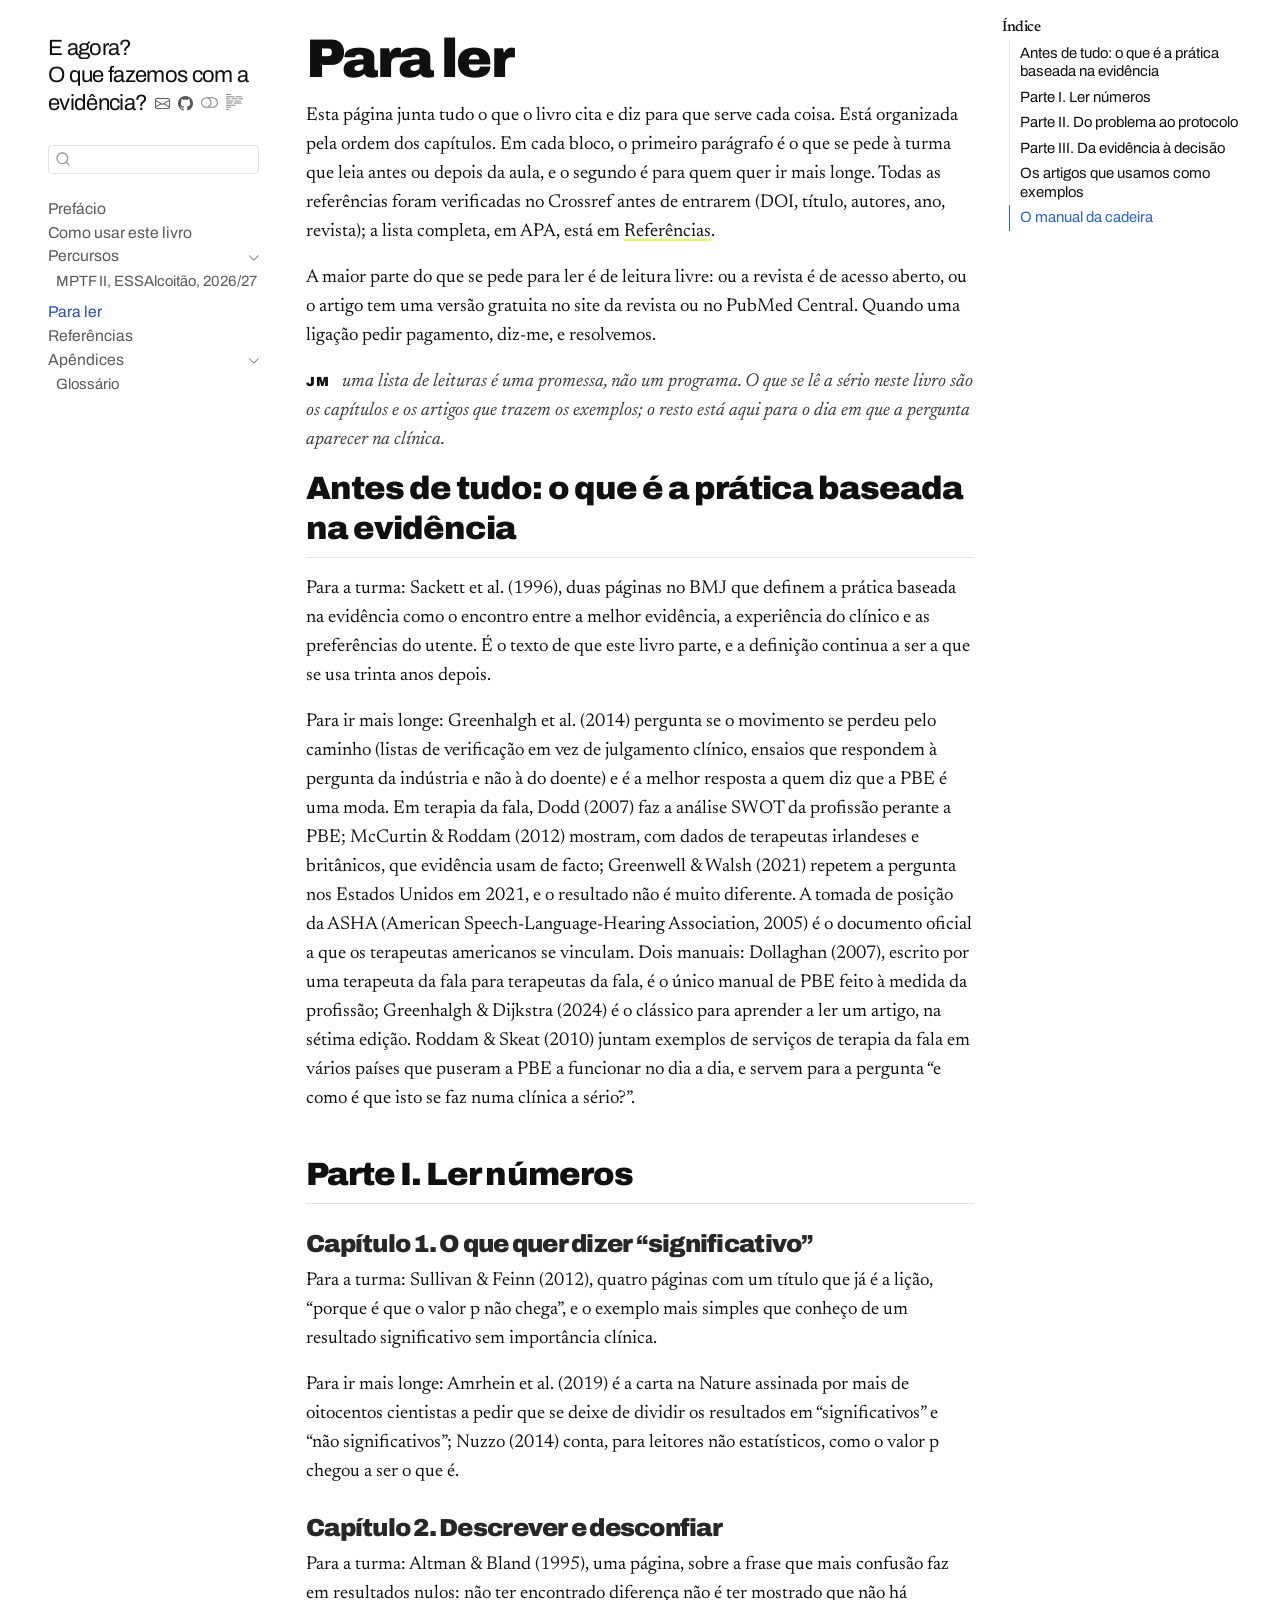
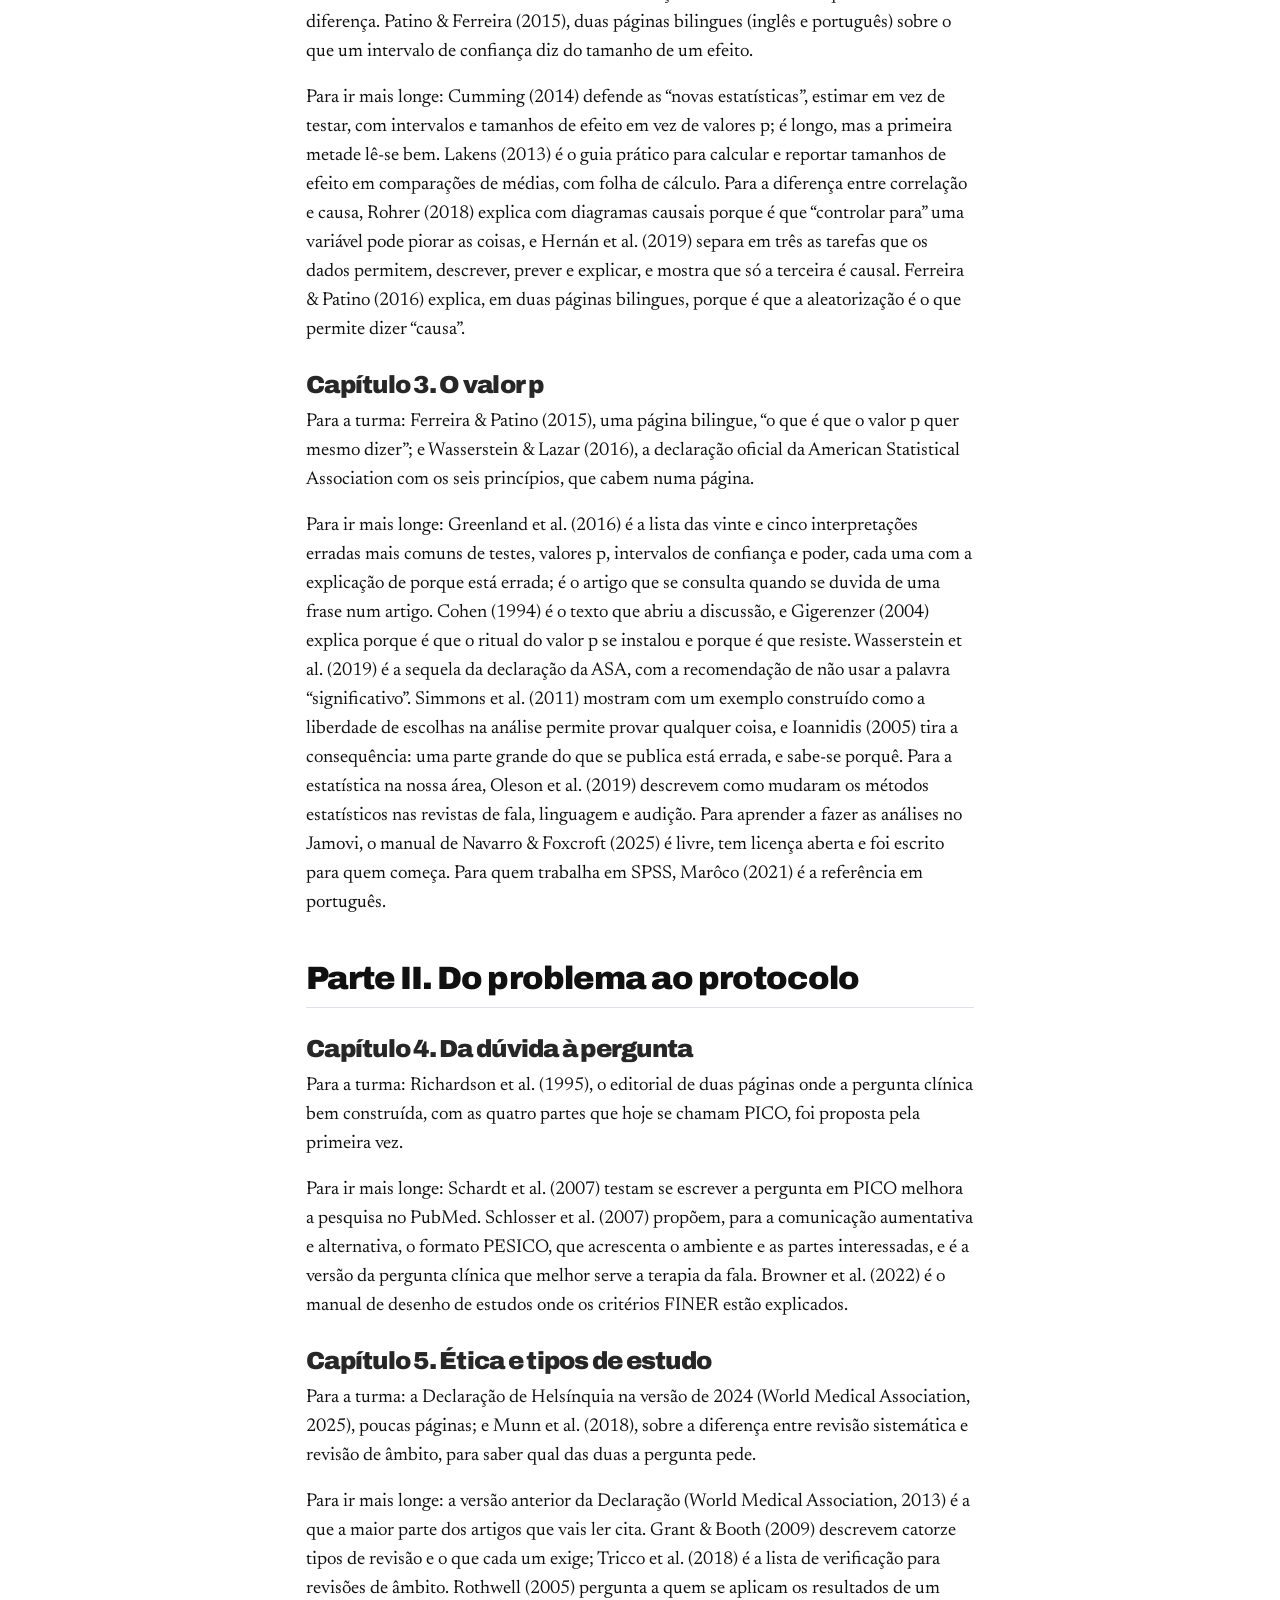
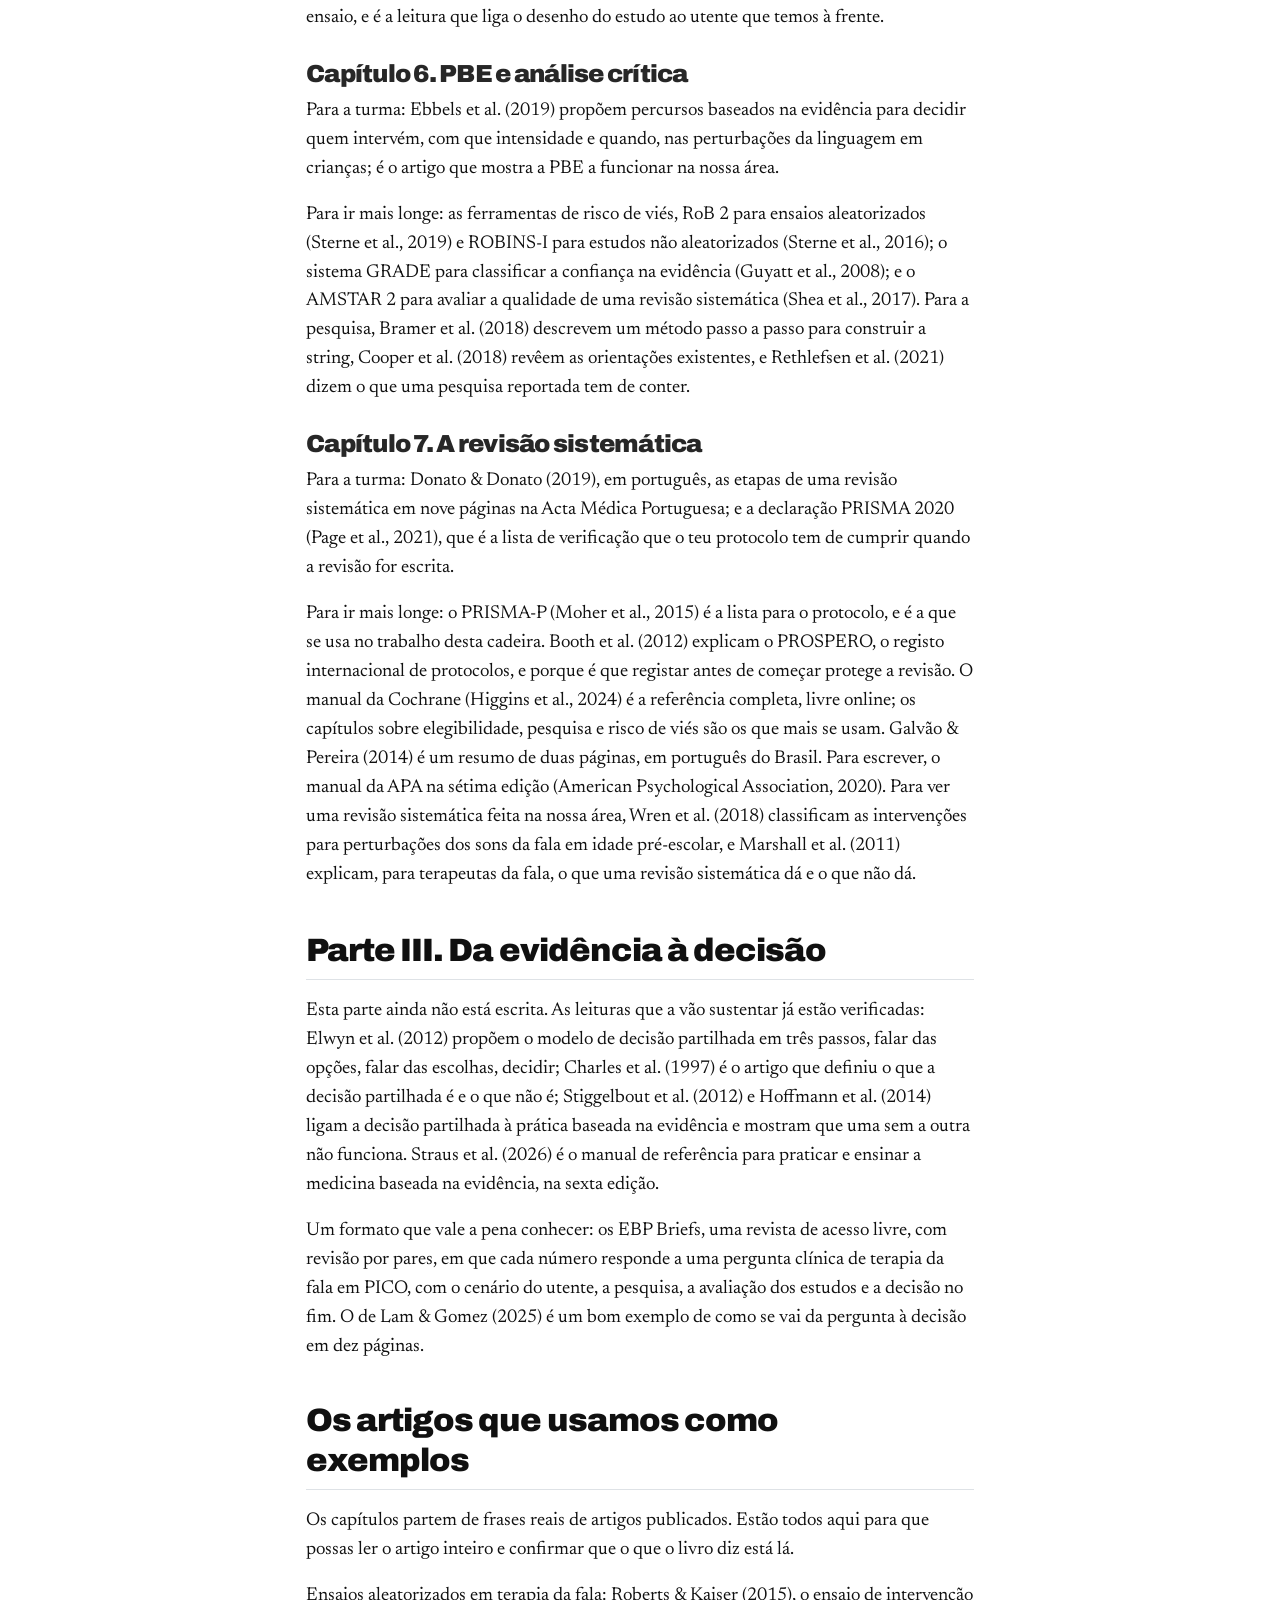
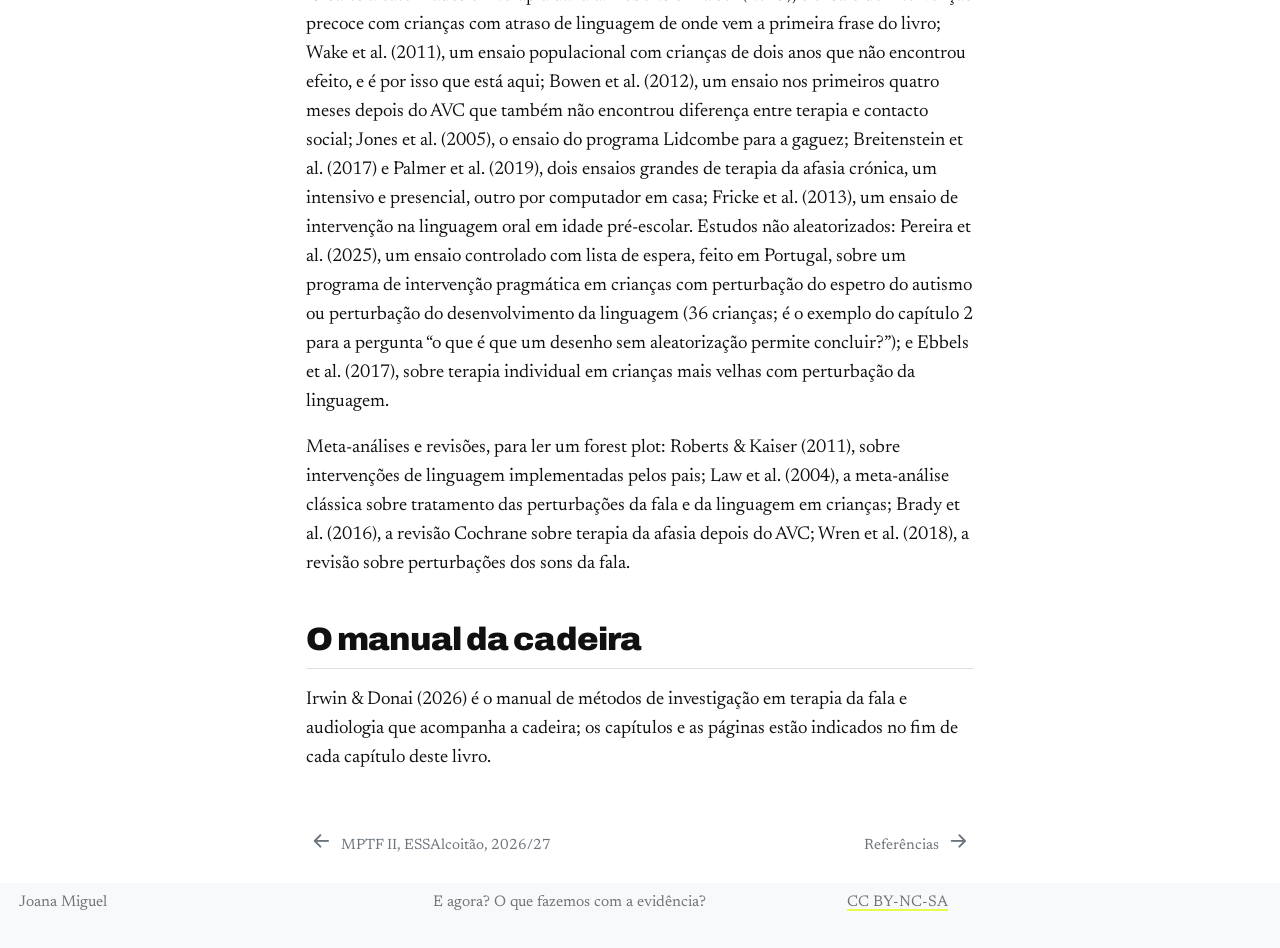
==== commit 341e19e3: "Built site for gh-pages" ====
--- a/bibliografia.html
+++ b/bibliografia.html
@@ -70,9 +70,9 @@
 <link href="site_libs/quarto-html/quarto-syntax-highlighting-64a204ab8560d761af7679ceaba22944.css" rel="stylesheet" class="quarto-color-scheme-extra" id="quarto-text-highlighting-styles">
 <script src="site_libs/bootstrap/bootstrap.min.js"></script>
 <link href="site_libs/bootstrap/bootstrap-icons.css" rel="stylesheet">
-<link href="site_libs/bootstrap/bootstrap-f292d1532fcbb33adb921485701ea2bb.min.css" rel="stylesheet" append-hash="true" class="quarto-color-scheme" id="quarto-bootstrap" data-mode="light">
-<link href="site_libs/bootstrap/bootstrap-dark-801b4b3e89f53ee86dc0f10878a083db.min.css" rel="stylesheet" append-hash="true" class="quarto-color-scheme quarto-color-alternate" id="quarto-bootstrap" data-mode="dark">
-<link href="site_libs/bootstrap/bootstrap-f292d1532fcbb33adb921485701ea2bb.min.css" rel="stylesheet" append-hash="true" class="quarto-color-scheme-extra" id="quarto-bootstrap" data-mode="light">
+<link href="site_libs/bootstrap/bootstrap-1e35e26ed42fbdbb4830d98ef92e4168.min.css" rel="stylesheet" append-hash="true" class="quarto-color-scheme" id="quarto-bootstrap" data-mode="light">
+<link href="site_libs/bootstrap/bootstrap-dark-9081225e56676ee46993ba8046452d09.min.css" rel="stylesheet" append-hash="true" class="quarto-color-scheme quarto-color-alternate" id="quarto-bootstrap" data-mode="dark">
+<link href="site_libs/bootstrap/bootstrap-1e35e26ed42fbdbb4830d98ef92e4168.min.css" rel="stylesheet" append-hash="true" class="quarto-color-scheme-extra" id="quarto-bootstrap" data-mode="light">
 <script id="quarto-search-options" type="application/json">{
   "location": "sidebar",
   "copy-button": false,
@@ -482,7 +482,7 @@
 <section id="os-artigos-que-usamos-como-exemplos" class="level2">
 <h2 class="anchored" data-anchor-id="os-artigos-que-usamos-como-exemplos">Os artigos que usamos como exemplos</h2>
 <p>Os capítulos partem de frases reais de artigos publicados. Estão todos aqui para que possas ler o artigo inteiro e confirmar que o que o livro diz está lá.</p>
-<p>Ensaios aleatorizados em terapia da fala: <span class="citation" data-cites="roberts2015">Roberts &amp; Kaiser (<a href="referencias.html#ref-roberts2015" role="doc-biblioref">2015</a>)</span>, o ensaio de intervenção precoce com crianças com atraso de linguagem de onde vem a primeira frase do livro; <span class="citation" data-cites="wake2011">Wake et al. (<a href="referencias.html#ref-wake2011" role="doc-biblioref">2011</a>)</span>, um ensaio populacional com crianças de dois anos que não encontrou efeito, e é por isso que está aqui; <span class="citation" data-cites="bowen2012">Bowen et al. (<a href="referencias.html#ref-bowen2012" role="doc-biblioref">2012</a>)</span>, um ensaio nos primeiros quatro meses depois do AVC que também não encontrou diferença entre terapia e contacto social; <span class="citation" data-cites="jones2005">Jones et al. (<a href="referencias.html#ref-jones2005" role="doc-biblioref">2005</a>)</span>, o ensaio do programa Lidcombe para a gaguez; <span class="citation" data-cites="breitenstein2017">Breitenstein et al. (<a href="referencias.html#ref-breitenstein2017" role="doc-biblioref">2017</a>)</span> e <span class="citation" data-cites="palmer2019">Palmer et al. (<a href="referencias.html#ref-palmer2019" role="doc-biblioref">2019</a>)</span>, dois ensaios grandes de terapia da afasia crónica, um intensivo e presencial, outro por computador em casa; <span class="citation" data-cites="fricke2013">Fricke et al. (<a href="referencias.html#ref-fricke2013" role="doc-biblioref">2013</a>)</span>, um ensaio de intervenção na linguagem oral em idade pré-escolar. Estudo não aleatorizado: <span class="citation" data-cites="ebbels2017">Ebbels et al. (<a href="referencias.html#ref-ebbels2017" role="doc-biblioref">2017</a>)</span>, sobre terapia individual em crianças mais velhas com perturbação da linguagem.</p>
+<p>Ensaios aleatorizados em terapia da fala: <span class="citation" data-cites="roberts2015">Roberts &amp; Kaiser (<a href="referencias.html#ref-roberts2015" role="doc-biblioref">2015</a>)</span>, o ensaio de intervenção precoce com crianças com atraso de linguagem de onde vem a primeira frase do livro; <span class="citation" data-cites="wake2011">Wake et al. (<a href="referencias.html#ref-wake2011" role="doc-biblioref">2011</a>)</span>, um ensaio populacional com crianças de dois anos que não encontrou efeito, e é por isso que está aqui; <span class="citation" data-cites="bowen2012">Bowen et al. (<a href="referencias.html#ref-bowen2012" role="doc-biblioref">2012</a>)</span>, um ensaio nos primeiros quatro meses depois do AVC que também não encontrou diferença entre terapia e contacto social; <span class="citation" data-cites="jones2005">Jones et al. (<a href="referencias.html#ref-jones2005" role="doc-biblioref">2005</a>)</span>, o ensaio do programa Lidcombe para a gaguez; <span class="citation" data-cites="breitenstein2017">Breitenstein et al. (<a href="referencias.html#ref-breitenstein2017" role="doc-biblioref">2017</a>)</span> e <span class="citation" data-cites="palmer2019">Palmer et al. (<a href="referencias.html#ref-palmer2019" role="doc-biblioref">2019</a>)</span>, dois ensaios grandes de terapia da afasia crónica, um intensivo e presencial, outro por computador em casa; <span class="citation" data-cites="fricke2013">Fricke et al. (<a href="referencias.html#ref-fricke2013" role="doc-biblioref">2013</a>)</span>, um ensaio de intervenção na linguagem oral em idade pré-escolar. Estudos não aleatorizados: <span class="citation" data-cites="pereira2025">Pereira et al. (<a href="referencias.html#ref-pereira2025" role="doc-biblioref">2025</a>)</span>, um ensaio controlado com lista de espera, feito em Portugal, sobre um programa de intervenção pragmática em crianças com perturbação do espetro do autismo ou perturbação do desenvolvimento da linguagem (36 crianças; é o exemplo do capítulo 2 para a pergunta “o que é que um desenho sem aleatorização permite concluir?”); e <span class="citation" data-cites="ebbels2017">Ebbels et al. (<a href="referencias.html#ref-ebbels2017" role="doc-biblioref">2017</a>)</span>, sobre terapia individual em crianças mais velhas com perturbação da linguagem.</p>
 <p>Meta-análises e revisões, para ler um forest plot: <span class="citation" data-cites="roberts2011">Roberts &amp; Kaiser (<a href="referencias.html#ref-roberts2011" role="doc-biblioref">2011</a>)</span>, sobre intervenções de linguagem implementadas pelos pais; <span class="citation" data-cites="law2004">Law et al. (<a href="referencias.html#ref-law2004" role="doc-biblioref">2004</a>)</span>, a meta-análise clássica sobre tratamento das perturbações da fala e da linguagem em crianças; <span class="citation" data-cites="brady2016">Brady et al. (<a href="referencias.html#ref-brady2016" role="doc-biblioref">2016</a>)</span>, a revisão Cochrane sobre terapia da afasia depois do AVC; <span class="citation" data-cites="wren2018">Wren et al. (<a href="referencias.html#ref-wren2018" role="doc-biblioref">2018</a>)</span>, a revisão sobre perturbações dos sons da fala.</p>
 </section>
 <section id="o-manual-da-cadeira" class="level2">
@@ -643,6 +643,9 @@
 </div>
 <div id="ref-patino2015ic" class="csl-entry" role="listitem">
 Patino, C. M., &amp; Ferreira, J. C. (2015). Confidence intervals: a useful statistical tool to estimate effect sizes in the real world. <em>Jornal Brasileiro de Pneumologia</em>, <em>41</em>(6), 565–566. <a href="https://doi.org/10.1590/S1806-37562015000000314">https://doi.org/10.1590/S1806-37562015000000314</a>
+</div>
+<div id="ref-pereira2025" class="csl-entry" role="listitem">
+Pereira, T., Ramalho, A. M., Sá Couto, P., &amp; Lousada, M. (2025). Exploring the effectiveness of the pragmatic intervention programme (<span>PICP</span>) with children with autism spectrum disorder and developmental language disorder: A non-randomised controlled trial. <em>Autism</em>, <em>29</em>(3), 726–739. <a href="https://doi.org/10.1177/13623613241287017">https://doi.org/10.1177/13623613241287017</a>
 </div>
 <div id="ref-rethlefsen2021" class="csl-entry" role="listitem">
 Rethlefsen, M. L., Kirtley, S., Waffenschmidt, S., Ayala, A. P., Moher, D., Page, M. J., Koffel, J. B., Blunt, H., Brigham, T., Chang, S., Clark, J., Conway, A., Couban, R., Kock, S. de, Farrah, K., Fehrmann, P., Foster, M., Fowler, S. A., Glanville, J., … Young, S. (2021). <span>PRISMA-S</span>: An extension to the <span>PRISMA</span> statement for reporting literature searches in systematic reviews. <em>Systematic Reviews</em>, <em>10</em>(1), 39. <a href="https://doi.org/10.1186/s13643-020-01542-z">https://doi.org/10.1186/s13643-020-01542-z</a>
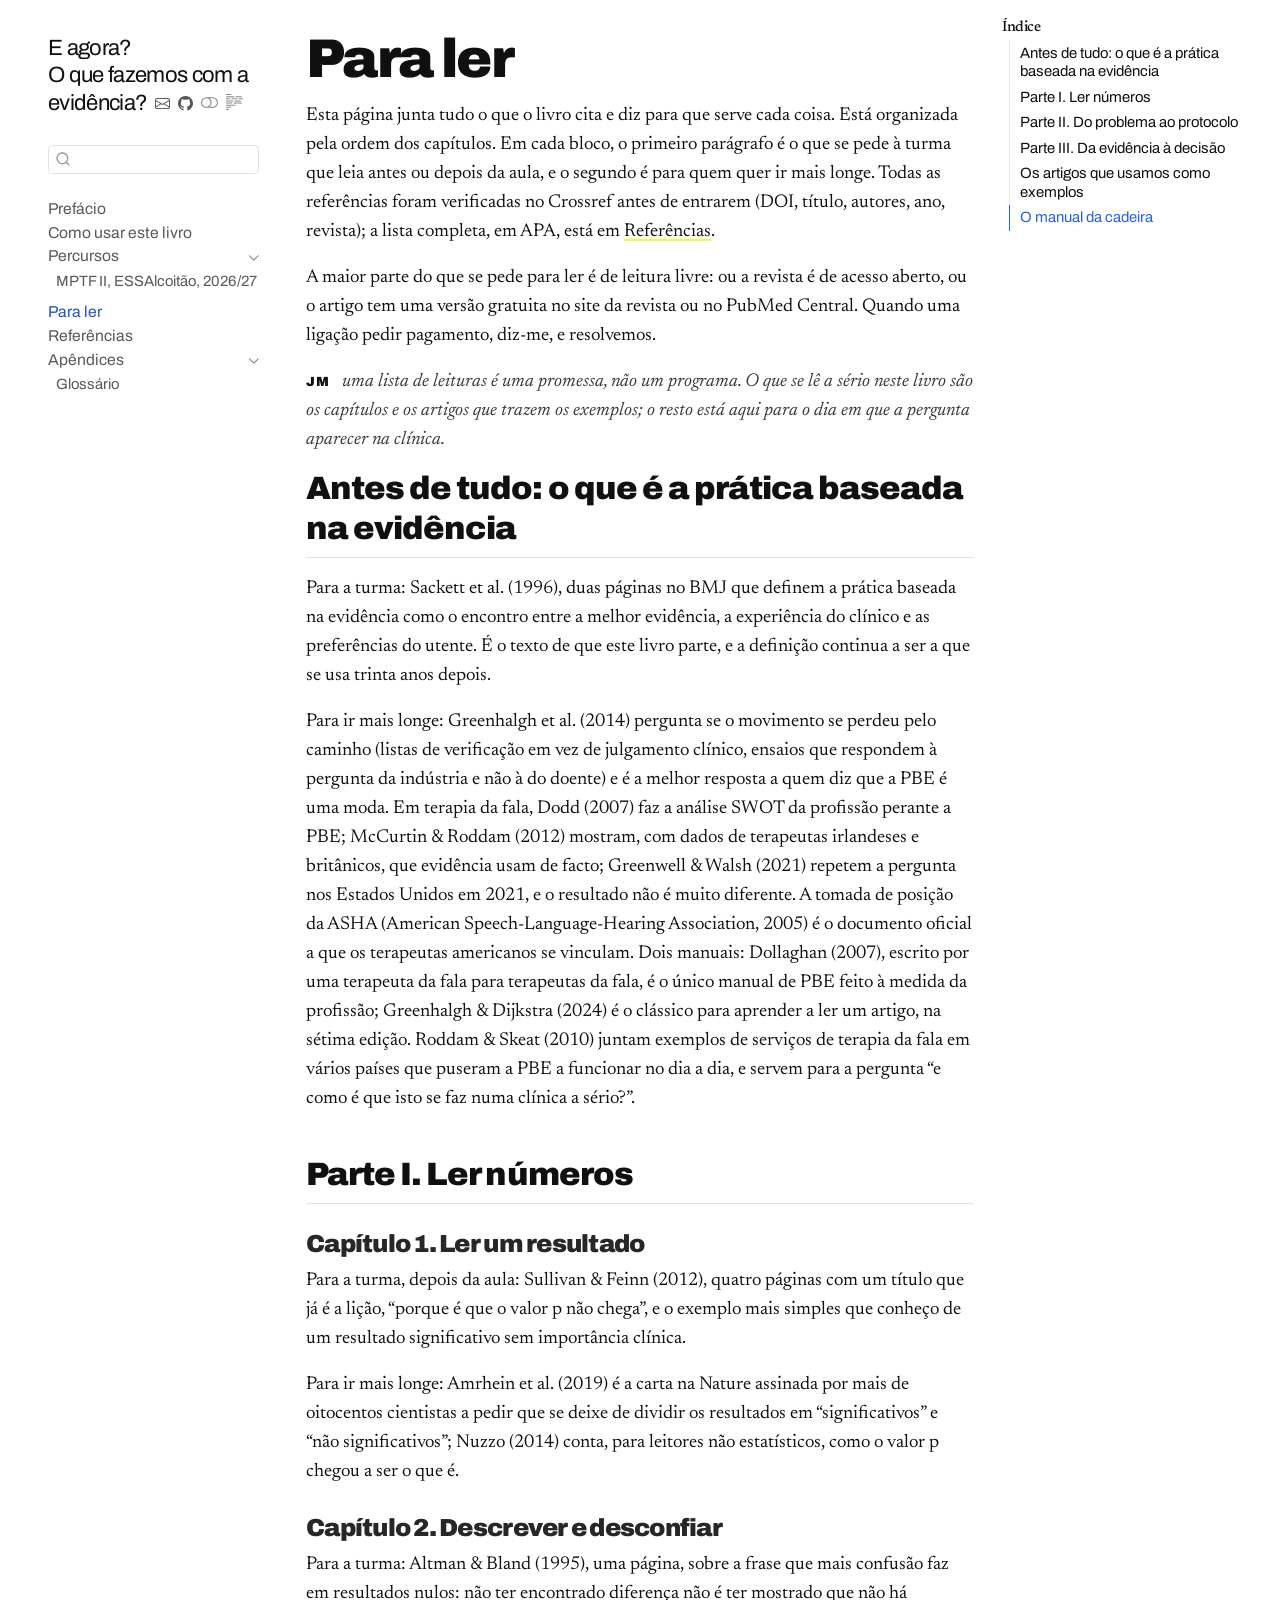
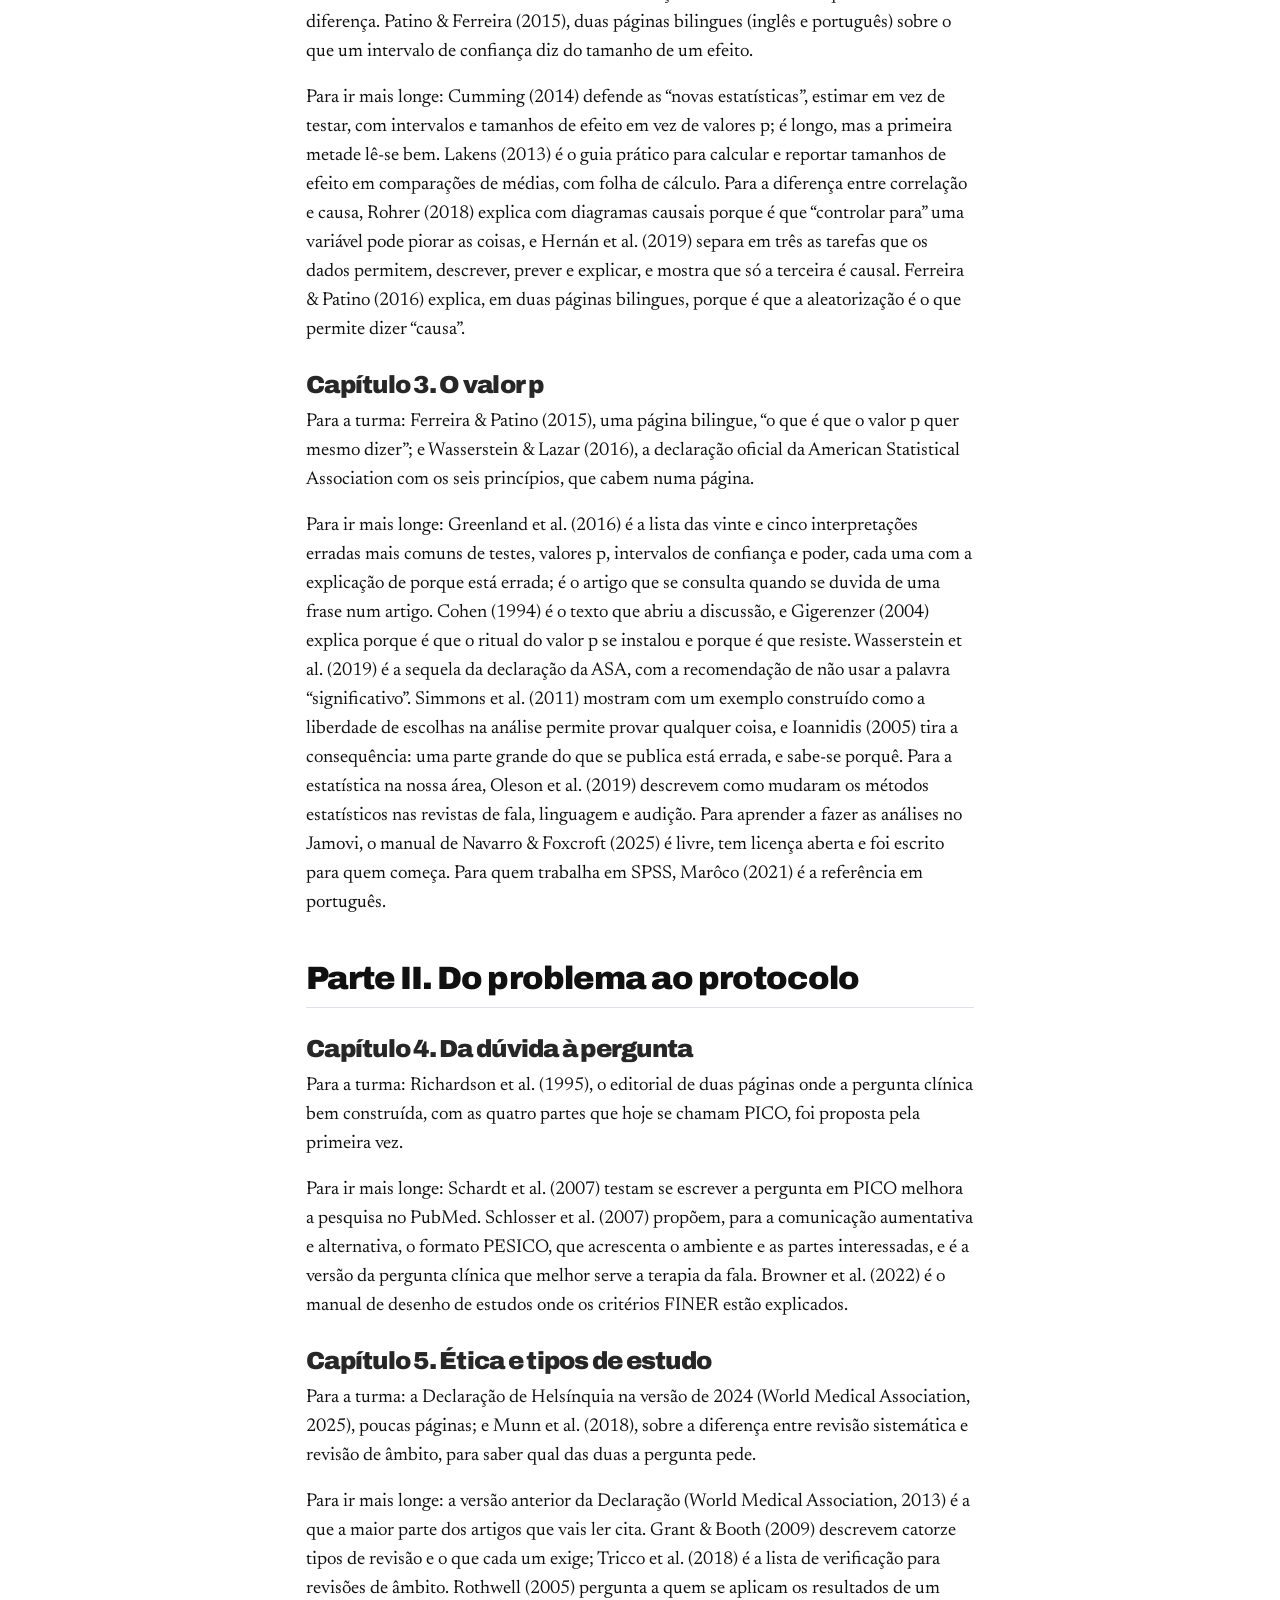
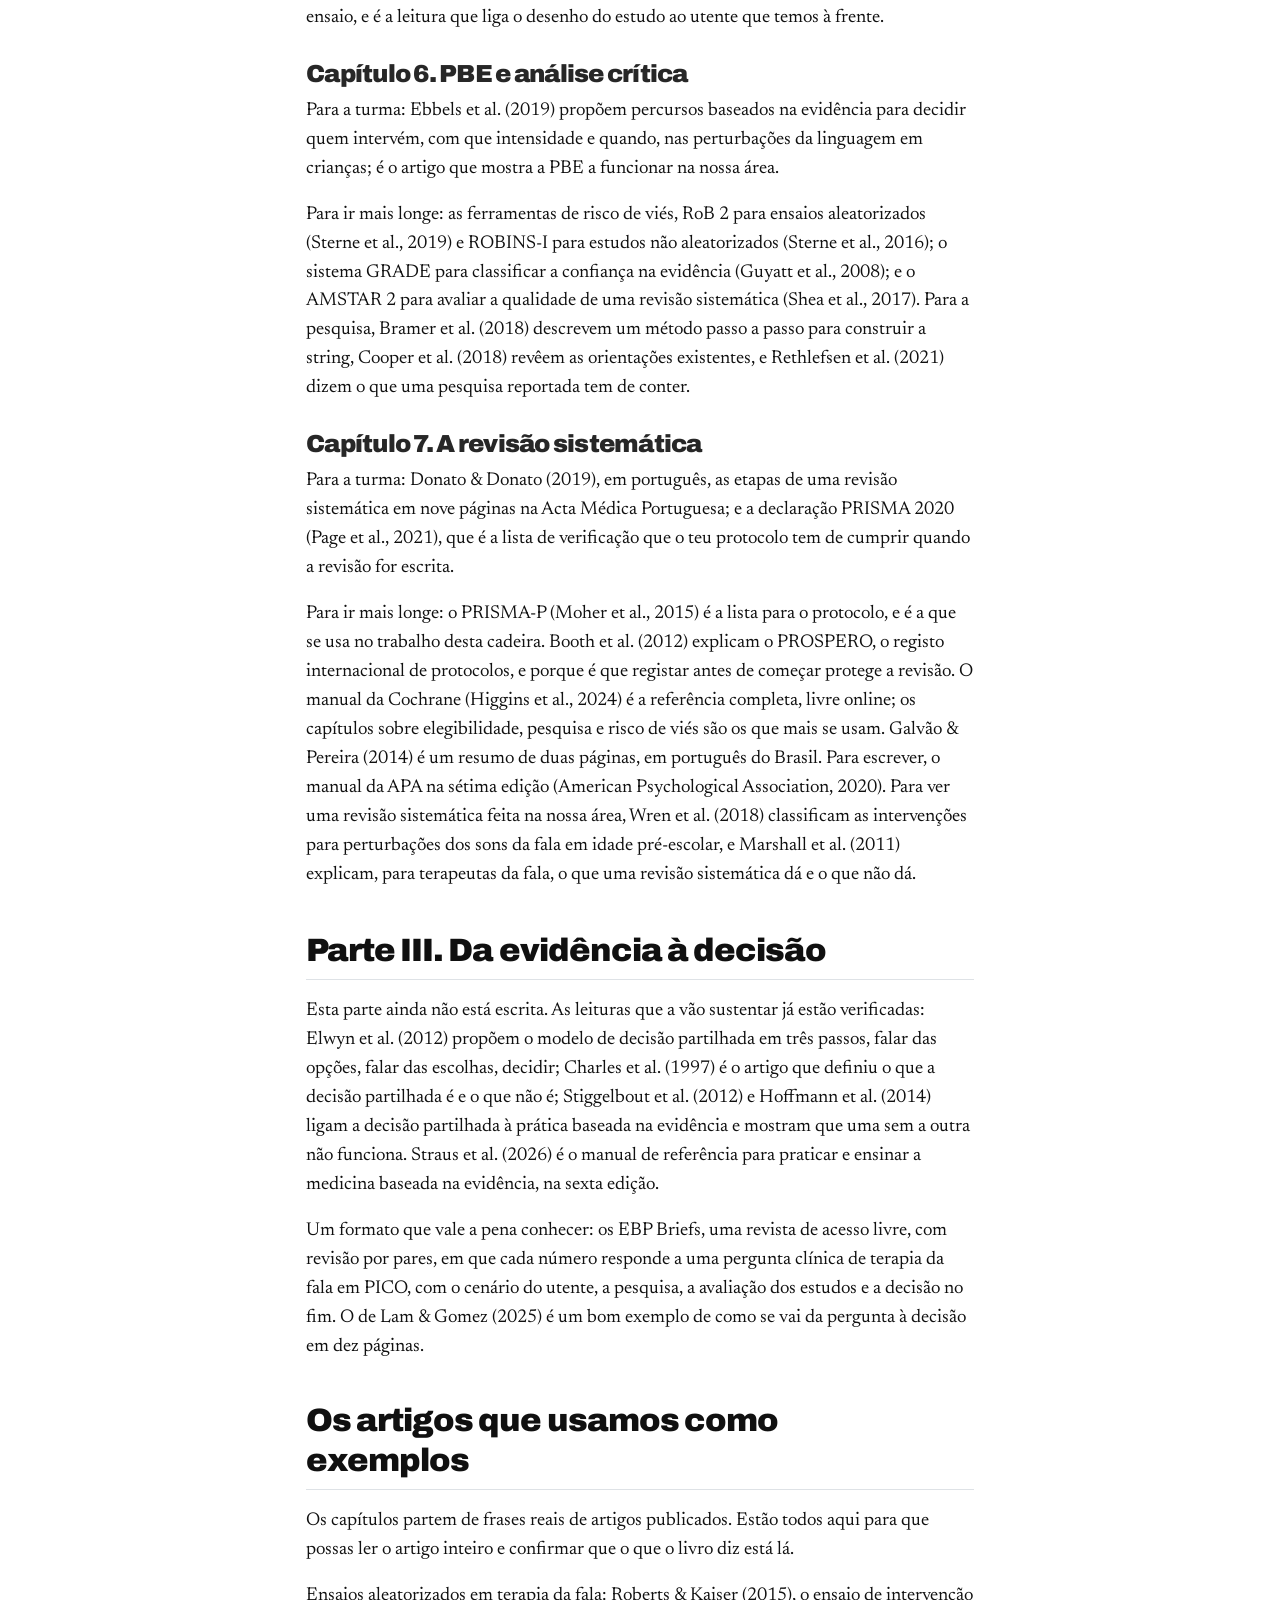
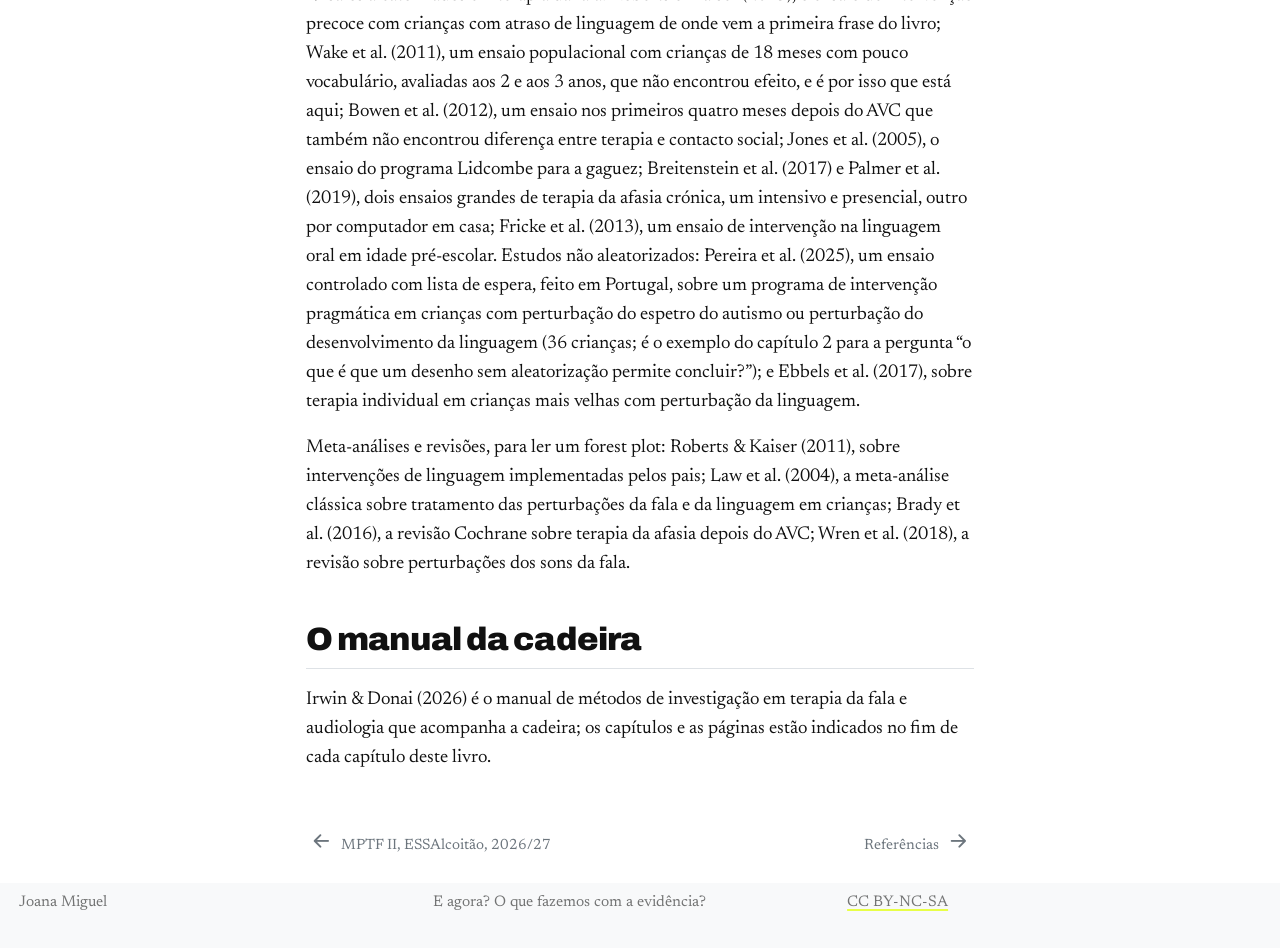
==== commit 0eecb110: "Built site for gh-pages" ====
--- a/bibliografia.html
+++ b/bibliografia.html
@@ -383,7 +383,7 @@
   <li><a href="#antes-de-tudo-o-que-é-a-prática-baseada-na-evidência" id="toc-antes-de-tudo-o-que-é-a-prática-baseada-na-evidência" class="nav-link active" data-scroll-target="#antes-de-tudo-o-que-é-a-prática-baseada-na-evidência">Antes de tudo: o que é a prática baseada na evidência</a></li>
   <li><a href="#parte-i.-ler-números" id="toc-parte-i.-ler-números" class="nav-link" data-scroll-target="#parte-i.-ler-números">Parte I. Ler números</a>
   <ul class="collapse">
-  <li><a href="#capítulo-1.-o-que-quer-dizer-significativo" id="toc-capítulo-1.-o-que-quer-dizer-significativo" class="nav-link" data-scroll-target="#capítulo-1.-o-que-quer-dizer-significativo">Capítulo 1. O que quer dizer “significativo”</a></li>
+  <li><a href="#capítulo-1.-ler-um-resultado" id="toc-capítulo-1.-ler-um-resultado" class="nav-link" data-scroll-target="#capítulo-1.-ler-um-resultado">Capítulo 1. Ler um resultado</a></li>
   <li><a href="#capítulo-2.-descrever-e-desconfiar" id="toc-capítulo-2.-descrever-e-desconfiar" class="nav-link" data-scroll-target="#capítulo-2.-descrever-e-desconfiar">Capítulo 2. Descrever e desconfiar</a></li>
   <li><a href="#capítulo-3.-o-valor-p" id="toc-capítulo-3.-o-valor-p" class="nav-link" data-scroll-target="#capítulo-3.-o-valor-p">Capítulo 3. O valor p</a></li>
   </ul></li>
@@ -435,9 +435,9 @@
 </section>
 <section id="parte-i.-ler-números" class="level2">
 <h2 class="anchored" data-anchor-id="parte-i.-ler-números">Parte I. Ler números</h2>
-<section id="capítulo-1.-o-que-quer-dizer-significativo" class="level3">
-<h3 class="anchored" data-anchor-id="capítulo-1.-o-que-quer-dizer-significativo">Capítulo 1. O que quer dizer “significativo”</h3>
-<p>Para a turma: <span class="citation" data-cites="sullivan2012">Sullivan &amp; Feinn (<a href="referencias.html#ref-sullivan2012" role="doc-biblioref">2012</a>)</span>, quatro páginas com um título que já é a lição, “porque é que o valor p não chega”, e o exemplo mais simples que conheço de um resultado significativo sem importância clínica.</p>
+<section id="capítulo-1.-ler-um-resultado" class="level3">
+<h3 class="anchored" data-anchor-id="capítulo-1.-ler-um-resultado">Capítulo 1. Ler um resultado</h3>
+<p>Para a turma, depois da aula: <span class="citation" data-cites="sullivan2012">Sullivan &amp; Feinn (<a href="referencias.html#ref-sullivan2012" role="doc-biblioref">2012</a>)</span>, quatro páginas com um título que já é a lição, “porque é que o valor p não chega”, e o exemplo mais simples que conheço de um resultado significativo sem importância clínica.</p>
 <p>Para ir mais longe: <span class="citation" data-cites="amrhein2019">Amrhein et al. (<a href="referencias.html#ref-amrhein2019" role="doc-biblioref">2019</a>)</span> é a carta na Nature assinada por mais de oitocentos cientistas a pedir que se deixe de dividir os resultados em “significativos” e “não significativos”; <span class="citation" data-cites="nuzzo2014">Nuzzo (<a href="referencias.html#ref-nuzzo2014" role="doc-biblioref">2014</a>)</span> conta, para leitores não estatísticos, como o valor p chegou a ser o que é.</p>
 </section>
 <section id="capítulo-2.-descrever-e-desconfiar" class="level3">
@@ -482,7 +482,7 @@
 <section id="os-artigos-que-usamos-como-exemplos" class="level2">
 <h2 class="anchored" data-anchor-id="os-artigos-que-usamos-como-exemplos">Os artigos que usamos como exemplos</h2>
 <p>Os capítulos partem de frases reais de artigos publicados. Estão todos aqui para que possas ler o artigo inteiro e confirmar que o que o livro diz está lá.</p>
-<p>Ensaios aleatorizados em terapia da fala: <span class="citation" data-cites="roberts2015">Roberts &amp; Kaiser (<a href="referencias.html#ref-roberts2015" role="doc-biblioref">2015</a>)</span>, o ensaio de intervenção precoce com crianças com atraso de linguagem de onde vem a primeira frase do livro; <span class="citation" data-cites="wake2011">Wake et al. (<a href="referencias.html#ref-wake2011" role="doc-biblioref">2011</a>)</span>, um ensaio populacional com crianças de dois anos que não encontrou efeito, e é por isso que está aqui; <span class="citation" data-cites="bowen2012">Bowen et al. (<a href="referencias.html#ref-bowen2012" role="doc-biblioref">2012</a>)</span>, um ensaio nos primeiros quatro meses depois do AVC que também não encontrou diferença entre terapia e contacto social; <span class="citation" data-cites="jones2005">Jones et al. (<a href="referencias.html#ref-jones2005" role="doc-biblioref">2005</a>)</span>, o ensaio do programa Lidcombe para a gaguez; <span class="citation" data-cites="breitenstein2017">Breitenstein et al. (<a href="referencias.html#ref-breitenstein2017" role="doc-biblioref">2017</a>)</span> e <span class="citation" data-cites="palmer2019">Palmer et al. (<a href="referencias.html#ref-palmer2019" role="doc-biblioref">2019</a>)</span>, dois ensaios grandes de terapia da afasia crónica, um intensivo e presencial, outro por computador em casa; <span class="citation" data-cites="fricke2013">Fricke et al. (<a href="referencias.html#ref-fricke2013" role="doc-biblioref">2013</a>)</span>, um ensaio de intervenção na linguagem oral em idade pré-escolar. Estudos não aleatorizados: <span class="citation" data-cites="pereira2025">Pereira et al. (<a href="referencias.html#ref-pereira2025" role="doc-biblioref">2025</a>)</span>, um ensaio controlado com lista de espera, feito em Portugal, sobre um programa de intervenção pragmática em crianças com perturbação do espetro do autismo ou perturbação do desenvolvimento da linguagem (36 crianças; é o exemplo do capítulo 2 para a pergunta “o que é que um desenho sem aleatorização permite concluir?”); e <span class="citation" data-cites="ebbels2017">Ebbels et al. (<a href="referencias.html#ref-ebbels2017" role="doc-biblioref">2017</a>)</span>, sobre terapia individual em crianças mais velhas com perturbação da linguagem.</p>
+<p>Ensaios aleatorizados em terapia da fala: <span class="citation" data-cites="roberts2015">Roberts &amp; Kaiser (<a href="referencias.html#ref-roberts2015" role="doc-biblioref">2015</a>)</span>, o ensaio de intervenção precoce com crianças com atraso de linguagem de onde vem a primeira frase do livro; <span class="citation" data-cites="wake2011">Wake et al. (<a href="referencias.html#ref-wake2011" role="doc-biblioref">2011</a>)</span>, um ensaio populacional com crianças de 18 meses com pouco vocabulário, avaliadas aos 2 e aos 3 anos, que não encontrou efeito, e é por isso que está aqui; <span class="citation" data-cites="bowen2012">Bowen et al. (<a href="referencias.html#ref-bowen2012" role="doc-biblioref">2012</a>)</span>, um ensaio nos primeiros quatro meses depois do AVC que também não encontrou diferença entre terapia e contacto social; <span class="citation" data-cites="jones2005">Jones et al. (<a href="referencias.html#ref-jones2005" role="doc-biblioref">2005</a>)</span>, o ensaio do programa Lidcombe para a gaguez; <span class="citation" data-cites="breitenstein2017">Breitenstein et al. (<a href="referencias.html#ref-breitenstein2017" role="doc-biblioref">2017</a>)</span> e <span class="citation" data-cites="palmer2019">Palmer et al. (<a href="referencias.html#ref-palmer2019" role="doc-biblioref">2019</a>)</span>, dois ensaios grandes de terapia da afasia crónica, um intensivo e presencial, outro por computador em casa; <span class="citation" data-cites="fricke2013">Fricke et al. (<a href="referencias.html#ref-fricke2013" role="doc-biblioref">2013</a>)</span>, um ensaio de intervenção na linguagem oral em idade pré-escolar. Estudos não aleatorizados: <span class="citation" data-cites="pereira2025">Pereira et al. (<a href="referencias.html#ref-pereira2025" role="doc-biblioref">2025</a>)</span>, um ensaio controlado com lista de espera, feito em Portugal, sobre um programa de intervenção pragmática em crianças com perturbação do espetro do autismo ou perturbação do desenvolvimento da linguagem (36 crianças; é o exemplo do capítulo 2 para a pergunta “o que é que um desenho sem aleatorização permite concluir?”); e <span class="citation" data-cites="ebbels2017">Ebbels et al. (<a href="referencias.html#ref-ebbels2017" role="doc-biblioref">2017</a>)</span>, sobre terapia individual em crianças mais velhas com perturbação da linguagem.</p>
 <p>Meta-análises e revisões, para ler um forest plot: <span class="citation" data-cites="roberts2011">Roberts &amp; Kaiser (<a href="referencias.html#ref-roberts2011" role="doc-biblioref">2011</a>)</span>, sobre intervenções de linguagem implementadas pelos pais; <span class="citation" data-cites="law2004">Law et al. (<a href="referencias.html#ref-law2004" role="doc-biblioref">2004</a>)</span>, a meta-análise clássica sobre tratamento das perturbações da fala e da linguagem em crianças; <span class="citation" data-cites="brady2016">Brady et al. (<a href="referencias.html#ref-brady2016" role="doc-biblioref">2016</a>)</span>, a revisão Cochrane sobre terapia da afasia depois do AVC; <span class="citation" data-cites="wren2018">Wren et al. (<a href="referencias.html#ref-wren2018" role="doc-biblioref">2018</a>)</span>, a revisão sobre perturbações dos sons da fala.</p>
 </section>
 <section id="o-manual-da-cadeira" class="level2">
